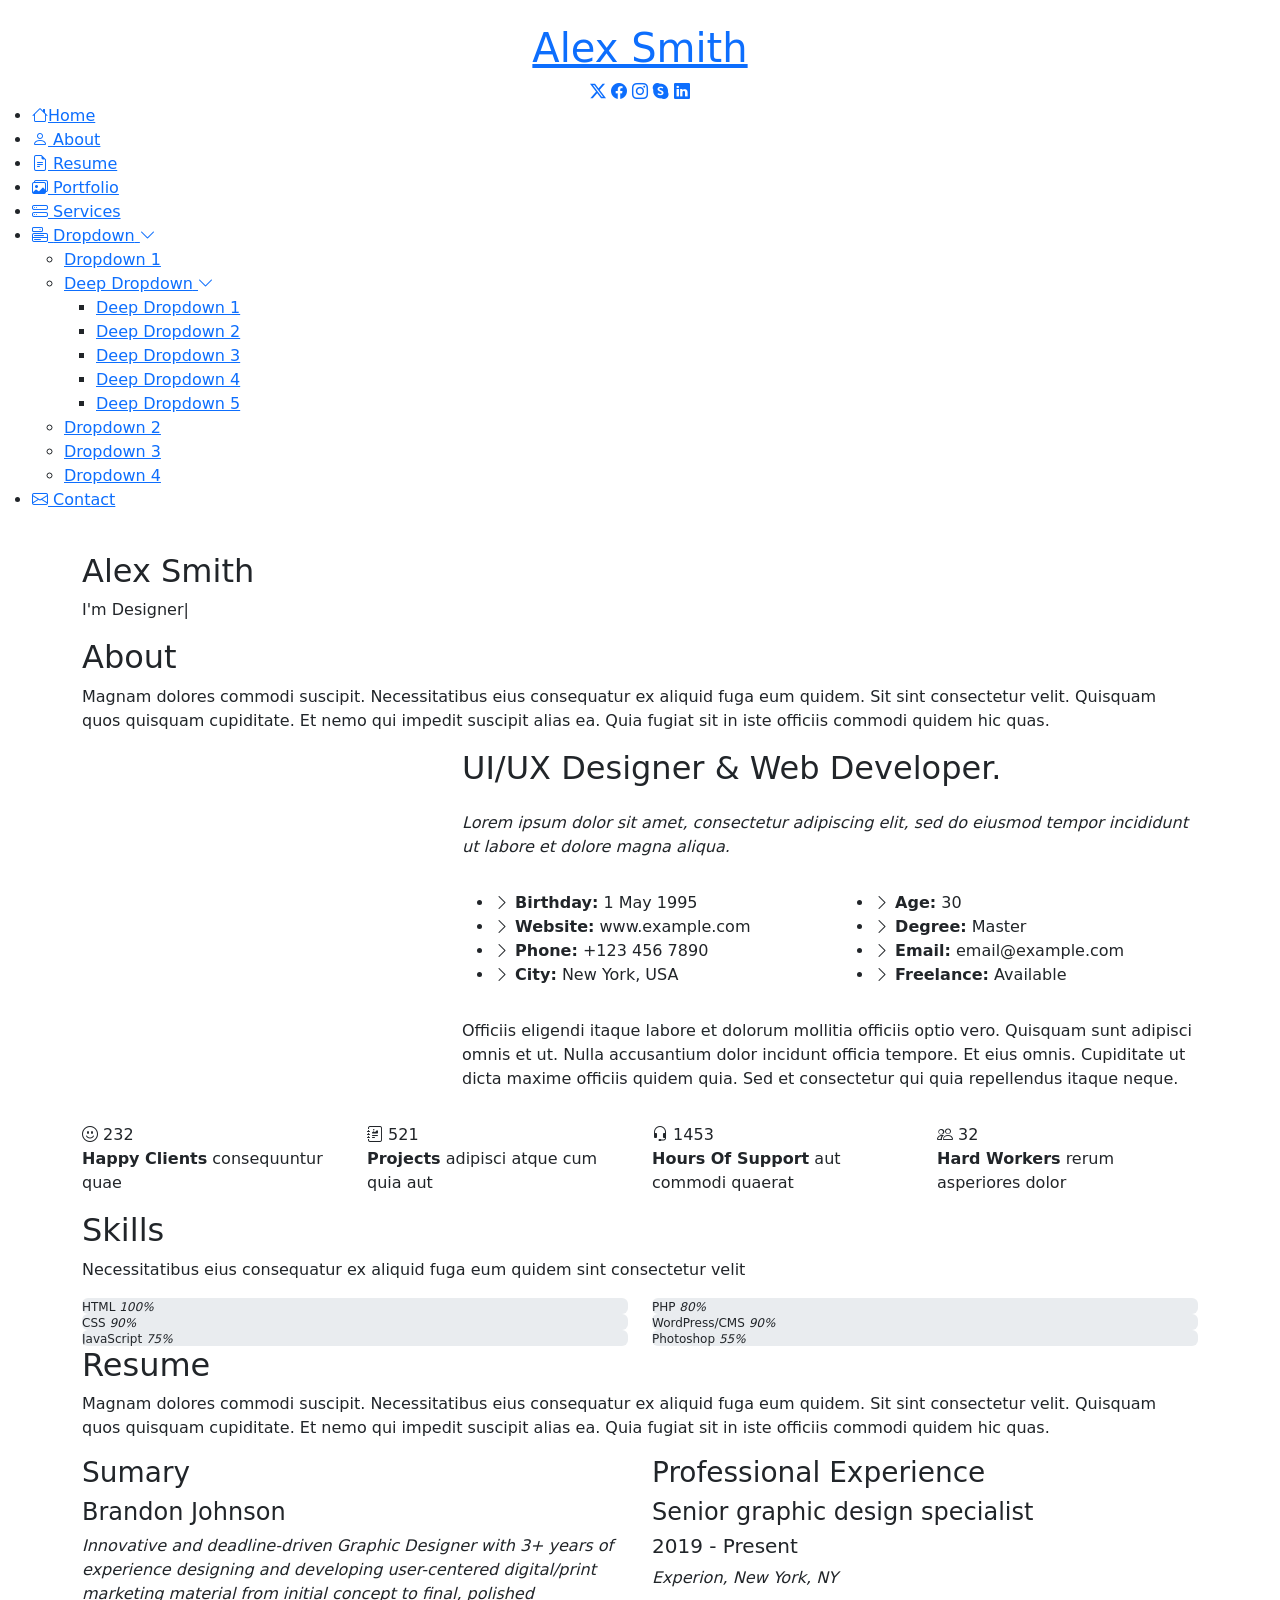
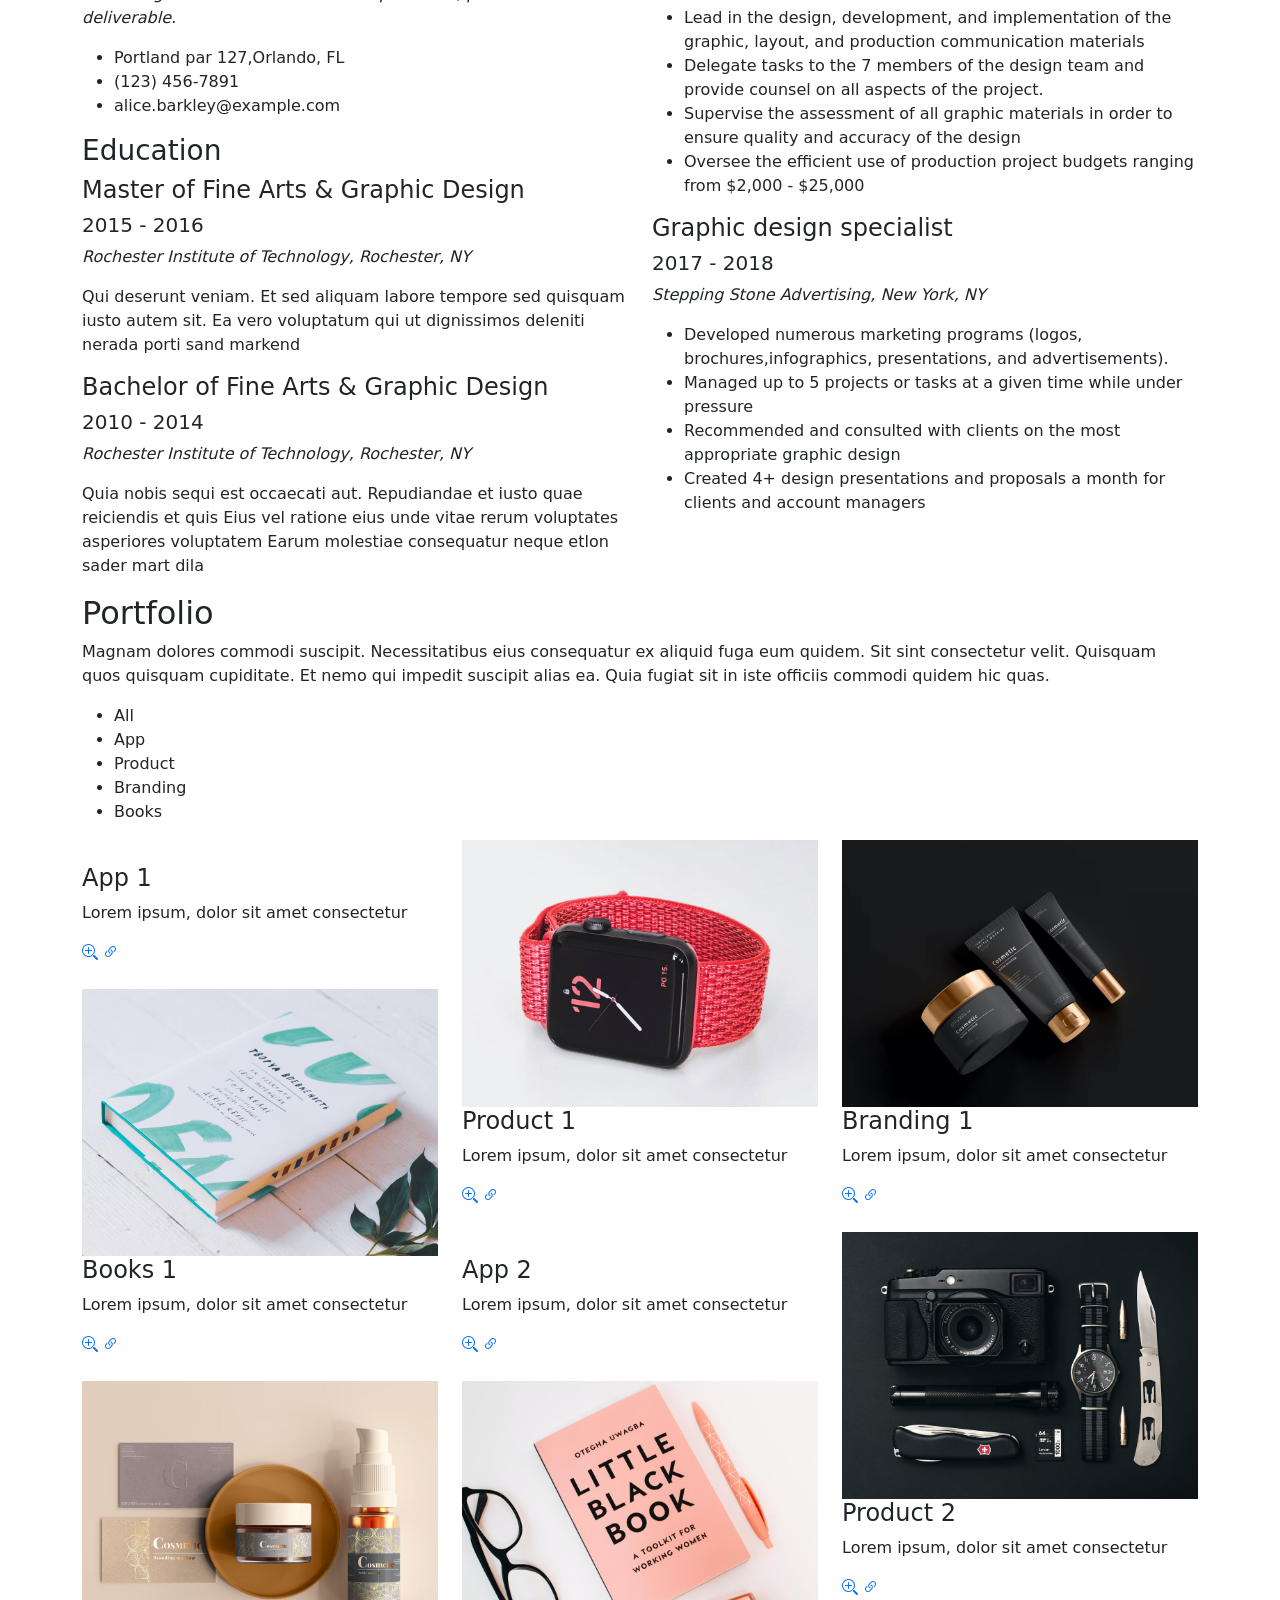
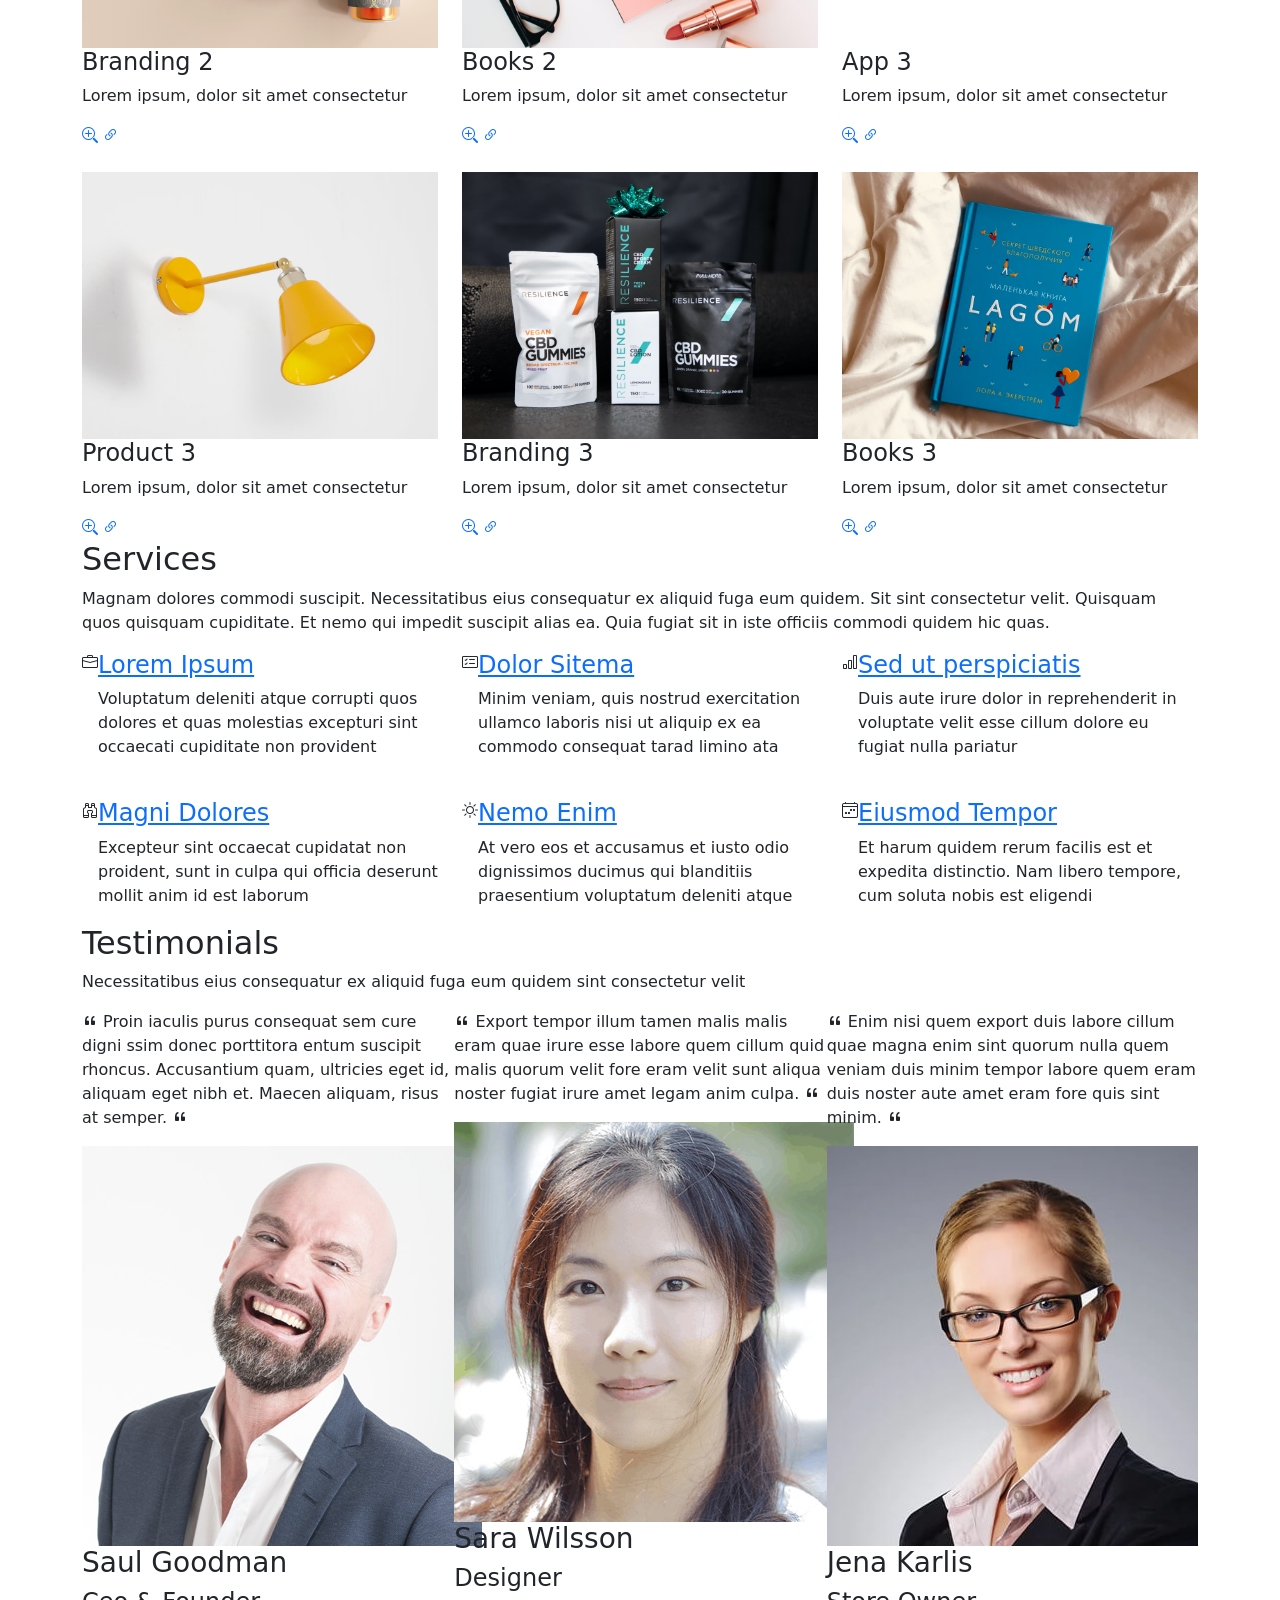
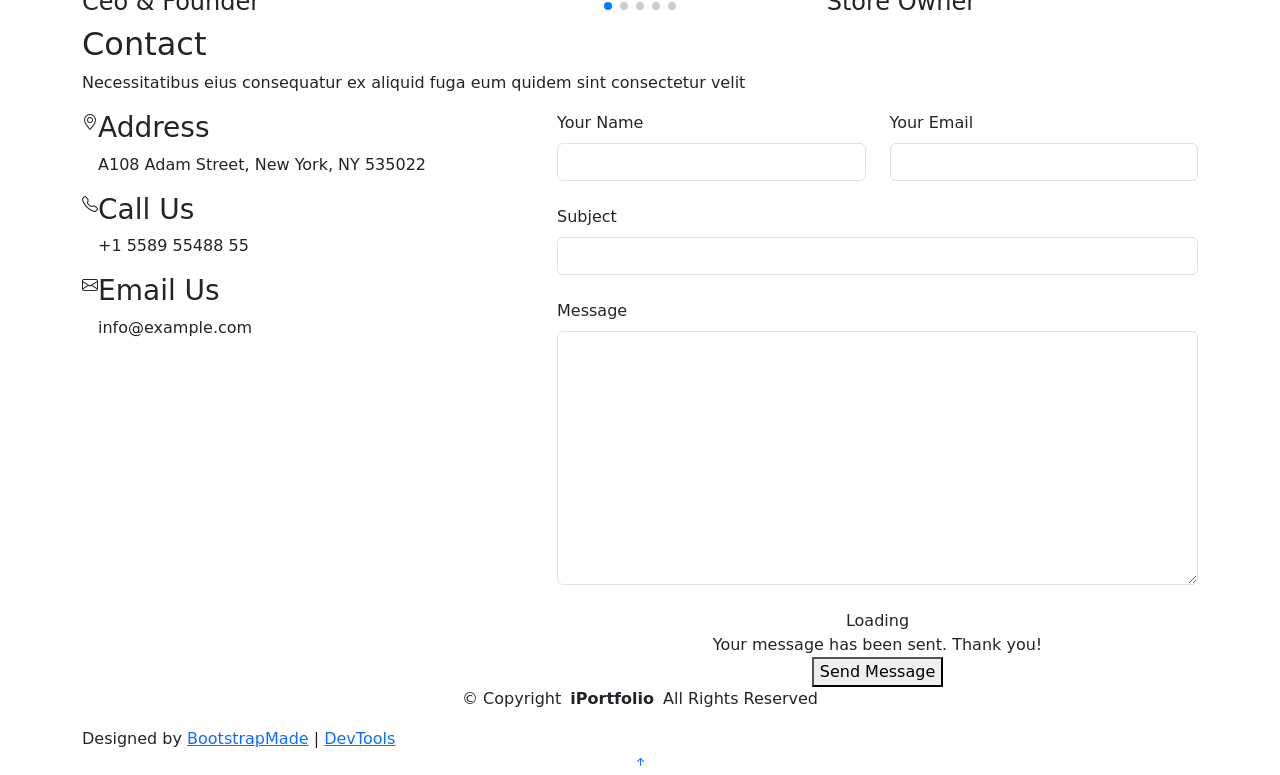
==== index.html @ 1f66288f "Enviando o repositorio inicial" ====
<!DOCTYPE html>
<html lang="en">

<head>
  <meta charset="utf-8">
  <meta content="width=device-width, initial-scale=1.0" name="viewport">
  <title>Index - iPortfolio Bootstrap Template</title>
  <meta content="" name="description">
  <meta content="" name="keywords">

  <!-- Favicons -->
  <link href="assets/img/favicon.png" rel="icon">
  <link href="assets/img/apple-touch-icon.png" rel="apple-touch-icon">

  <!-- Fonts -->
  <link href="https://fonts.googleapis.com" rel="preconnect">
  <link href="https://fonts.gstatic.com" rel="preconnect" crossorigin>
  <link href="https://fonts.googleapis.com/css2?family=Roboto:ital,wght@0,100;0,300;0,400;0,500;0,700;0,900;1,100;1,300;1,400;1,500;1,700;1,900&family=Poppins:ital,wght@0,100;0,200;0,300;0,400;0,500;0,600;0,700;0,800;0,900;1,100;1,200;1,300;1,400;1,500;1,600;1,700;1,800;1,900&family=Raleway:ital,wght@0,100;0,200;0,300;0,400;0,500;0,600;0,700;0,800;0,900;1,100;1,200;1,300;1,400;1,500;1,600;1,700;1,800;1,900&display=swap" rel="stylesheet">

  <!-- Vendor CSS Files -->
  <link href="assets/vendor/bootstrap/css/bootstrap.min.css" rel="stylesheet">
  <link href="assets/vendor/bootstrap-icons/bootstrap-icons.css" rel="stylesheet">
  <link href="assets/vendor/aos/aos.css" rel="stylesheet">
  <link href="assets/vendor/glightbox/css/glightbox.min.css" rel="stylesheet">
  <link href="assets/vendor/swiper/swiper-bundle.min.css" rel="stylesheet">

  <!-- Main CSS File -->
  <link href="assets/css/main.css" rel="stylesheet">

  <!-- =======================================================
  * Template Name: iPortfolio
  * Template URL: https://bootstrapmade.com/iportfolio-bootstrap-portfolio-websites-template/
  * Updated: Jun 29 2024 with Bootstrap v5.3.3
  * Author: BootstrapMade.com
  * License: https://bootstrapmade.com/license/
  ======================================================== -->
</head>

<body class="index-page">

  <header id="header" class="header dark-background d-flex flex-column">
    <i class="header-toggle d-xl-none bi bi-list"></i>

    <div class="profile-img">
      <img src="assets/img/my-profile-img.jpg" alt="" class="img-fluid rounded-circle">
    </div>

    <a href="index.html" class="logo d-flex align-items-center justify-content-center">
      <!-- Uncomment the line below if you also wish to use an image logo -->
      <!-- <img src="assets/img/logo.png" alt=""> -->
      <h1 class="sitename">Alex Smith</h1>
    </a>

    <div class="social-links text-center">
      <a href="#" class="twitter"><i class="bi bi-twitter-x"></i></a>
      <a href="#" class="facebook"><i class="bi bi-facebook"></i></a>
      <a href="#" class="instagram"><i class="bi bi-instagram"></i></a>
      <a href="#" class="google-plus"><i class="bi bi-skype"></i></a>
      <a href="#" class="linkedin"><i class="bi bi-linkedin"></i></a>
    </div>

    <nav id="navmenu" class="navmenu">
      <ul>
        <li><a href="#hero" class="active"><i class="bi bi-house navicon"></i>Home</a></li>
        <li><a href="#about"><i class="bi bi-person navicon"></i> About</a></li>
        <li><a href="#resume"><i class="bi bi-file-earmark-text navicon"></i> Resume</a></li>
        <li><a href="#portfolio"><i class="bi bi-images navicon"></i> Portfolio</a></li>
        <li><a href="#services"><i class="bi bi-hdd-stack navicon"></i> Services</a></li>
        <li class="dropdown"><a href="#"><i class="bi bi-menu-button navicon"></i> <span>Dropdown</span> <i class="bi bi-chevron-down toggle-dropdown"></i></a>
          <ul>
            <li><a href="#">Dropdown 1</a></li>
            <li class="dropdown"><a href="#"><span>Deep Dropdown</span> <i class="bi bi-chevron-down toggle-dropdown"></i></a>
              <ul>
                <li><a href="#">Deep Dropdown 1</a></li>
                <li><a href="#">Deep Dropdown 2</a></li>
                <li><a href="#">Deep Dropdown 3</a></li>
                <li><a href="#">Deep Dropdown 4</a></li>
                <li><a href="#">Deep Dropdown 5</a></li>
              </ul>
            </li>
            <li><a href="#">Dropdown 2</a></li>
            <li><a href="#">Dropdown 3</a></li>
            <li><a href="#">Dropdown 4</a></li>
          </ul>
        </li>
        <li><a href="#contact"><i class="bi bi-envelope navicon"></i> Contact</a></li>
      </ul>
    </nav>

  </header>

  <main class="main">

    <!-- Hero Section -->
    <section id="hero" class="hero section dark-background">

      <img src="assets/img/hero-bg.jpg" alt="" data-aos="fade-in" class="">

      <div class="container" data-aos="fade-up" data-aos-delay="100">
        <h2>Alex Smith</h2>
        <p>I'm <span class="typed" data-typed-items="Designer, Developer, Freelancer, Photographer">Designer</span><span class="typed-cursor typed-cursor--blink" aria-hidden="true"></span><span class="typed-cursor typed-cursor--blink" aria-hidden="true"></span></p>
      </div>

    </section><!-- /Hero Section -->

    <!-- About Section -->
    <section id="about" class="about section">

      <!-- Section Title -->
      <div class="container section-title" data-aos="fade-up">
        <h2>About</h2>
        <p>Magnam dolores commodi suscipit. Necessitatibus eius consequatur ex aliquid fuga eum quidem. Sit sint consectetur velit. Quisquam quos quisquam cupiditate. Et nemo qui impedit suscipit alias ea. Quia fugiat sit in iste officiis commodi quidem hic quas.</p>
      </div><!-- End Section Title -->

      <div class="container" data-aos="fade-up" data-aos-delay="100">

        <div class="row gy-4 justify-content-center">
          <div class="col-lg-4">
            <img src="assets/img/my-profile-img.jpg" class="img-fluid" alt="">
          </div>
          <div class="col-lg-8 content">
            <h2>UI/UX Designer &amp; Web Developer.</h2>
            <p class="fst-italic py-3">
              Lorem ipsum dolor sit amet, consectetur adipiscing elit, sed do eiusmod tempor incididunt ut labore et dolore
              magna aliqua.
            </p>
            <div class="row">
              <div class="col-lg-6">
                <ul>
                  <li><i class="bi bi-chevron-right"></i> <strong>Birthday:</strong> <span>1 May 1995</span></li>
                  <li><i class="bi bi-chevron-right"></i> <strong>Website:</strong> <span>www.example.com</span></li>
                  <li><i class="bi bi-chevron-right"></i> <strong>Phone:</strong> <span>+123 456 7890</span></li>
                  <li><i class="bi bi-chevron-right"></i> <strong>City:</strong> <span>New York, USA</span></li>
                </ul>
              </div>
              <div class="col-lg-6">
                <ul>
                  <li><i class="bi bi-chevron-right"></i> <strong>Age:</strong> <span>30</span></li>
                  <li><i class="bi bi-chevron-right"></i> <strong>Degree:</strong> <span>Master</span></li>
                  <li><i class="bi bi-chevron-right"></i> <strong>Email:</strong> <span>email@example.com</span></li>
                  <li><i class="bi bi-chevron-right"></i> <strong>Freelance:</strong> <span>Available</span></li>
                </ul>
              </div>
            </div>
            <p class="py-3">
              Officiis eligendi itaque labore et dolorum mollitia officiis optio vero. Quisquam sunt adipisci omnis et ut. Nulla accusantium dolor incidunt officia tempore. Et eius omnis.
              Cupiditate ut dicta maxime officiis quidem quia. Sed et consectetur qui quia repellendus itaque neque.
            </p>
          </div>
        </div>

      </div>

    </section><!-- /About Section -->

    <!-- Stats Section -->
    <section id="stats" class="stats section">

      <div class="container" data-aos="fade-up" data-aos-delay="100">

        <div class="row gy-4">

          <div class="col-lg-3 col-md-6">
            <div class="stats-item">
              <i class="bi bi-emoji-smile"></i>
              <span data-purecounter-start="0" data-purecounter-end="232" data-purecounter-duration="1" class="purecounter"></span>
              <p><strong>Happy Clients</strong> <span>consequuntur quae</span></p>
            </div>
          </div><!-- End Stats Item -->

          <div class="col-lg-3 col-md-6">
            <div class="stats-item">
              <i class="bi bi-journal-richtext"></i>
              <span data-purecounter-start="0" data-purecounter-end="521" data-purecounter-duration="1" class="purecounter"></span>
              <p><strong>Projects</strong> <span>adipisci atque cum quia aut</span></p>
            </div>
          </div><!-- End Stats Item -->

          <div class="col-lg-3 col-md-6">
            <div class="stats-item">
              <i class="bi bi-headset"></i>
              <span data-purecounter-start="0" data-purecounter-end="1453" data-purecounter-duration="1" class="purecounter"></span>
              <p><strong>Hours Of Support</strong> <span>aut commodi quaerat</span></p>
            </div>
          </div><!-- End Stats Item -->

          <div class="col-lg-3 col-md-6">
            <div class="stats-item">
              <i class="bi bi-people"></i>
              <span data-purecounter-start="0" data-purecounter-end="32" data-purecounter-duration="1" class="purecounter"></span>
              <p><strong>Hard Workers</strong> <span>rerum asperiores dolor</span></p>
            </div>
          </div><!-- End Stats Item -->

        </div>

      </div>

    </section><!-- /Stats Section -->

    <!-- Skills Section -->
    <section id="skills" class="skills section light-background">

      <!-- Section Title -->
      <div class="container section-title" data-aos="fade-up">
        <h2>Skills</h2>
        <p>Necessitatibus eius consequatur ex aliquid fuga eum quidem sint consectetur velit</p>
      </div><!-- End Section Title -->

      <div class="container" data-aos="fade-up" data-aos-delay="100">

        <div class="row skills-content skills-animation">

          <div class="col-lg-6">

            <div class="progress">
              <span class="skill"><span>HTML</span> <i class="val">100%</i></span>
              <div class="progress-bar-wrap">
                <div class="progress-bar" role="progressbar" aria-valuenow="100" aria-valuemin="0" aria-valuemax="100"></div>
              </div>
            </div><!-- End Skills Item -->

            <div class="progress">
              <span class="skill"><span>CSS</span> <i class="val">90%</i></span>
              <div class="progress-bar-wrap">
                <div class="progress-bar" role="progressbar" aria-valuenow="90" aria-valuemin="0" aria-valuemax="100"></div>
              </div>
            </div><!-- End Skills Item -->

            <div class="progress">
              <span class="skill"><span>JavaScript</span> <i class="val">75%</i></span>
              <div class="progress-bar-wrap">
                <div class="progress-bar" role="progressbar" aria-valuenow="75" aria-valuemin="0" aria-valuemax="100"></div>
              </div>
            </div><!-- End Skills Item -->

          </div>

          <div class="col-lg-6">

            <div class="progress">
              <span class="skill"><span>PHP</span> <i class="val">80%</i></span>
              <div class="progress-bar-wrap">
                <div class="progress-bar" role="progressbar" aria-valuenow="80" aria-valuemin="0" aria-valuemax="100"></div>
              </div>
            </div><!-- End Skills Item -->

            <div class="progress">
              <span class="skill"><span>WordPress/CMS</span> <i class="val">90%</i></span>
              <div class="progress-bar-wrap">
                <div class="progress-bar" role="progressbar" aria-valuenow="90" aria-valuemin="0" aria-valuemax="100"></div>
              </div>
            </div><!-- End Skills Item -->

            <div class="progress">
              <span class="skill"><span>Photoshop</span> <i class="val">55%</i></span>
              <div class="progress-bar-wrap">
                <div class="progress-bar" role="progressbar" aria-valuenow="55" aria-valuemin="0" aria-valuemax="100"></div>
              </div>
            </div><!-- End Skills Item -->

          </div>

        </div>

      </div>

    </section><!-- /Skills Section -->

    <!-- Resume Section -->
    <section id="resume" class="resume section">

      <!-- Section Title -->
      <div class="container section-title" data-aos="fade-up">
        <h2>Resume</h2>
        <p>Magnam dolores commodi suscipit. Necessitatibus eius consequatur ex aliquid fuga eum quidem. Sit sint consectetur velit. Quisquam quos quisquam cupiditate. Et nemo qui impedit suscipit alias ea. Quia fugiat sit in iste officiis commodi quidem hic quas.</p>
      </div><!-- End Section Title -->

      <div class="container">

        <div class="row">

          <div class="col-lg-6" data-aos="fade-up" data-aos-delay="100">
            <h3 class="resume-title">Sumary</h3>

            <div class="resume-item pb-0">
              <h4>Brandon Johnson</h4>
              <p><em>Innovative and deadline-driven Graphic Designer with 3+ years of experience designing and developing user-centered digital/print marketing material from initial concept to final, polished deliverable.</em></p>
              <ul>
                <li>Portland par 127,Orlando, FL</li>
                <li>(123) 456-7891</li>
                <li>alice.barkley@example.com</li>
              </ul>
            </div><!-- Edn Resume Item -->

            <h3 class="resume-title">Education</h3>
            <div class="resume-item">
              <h4>Master of Fine Arts &amp; Graphic Design</h4>
              <h5>2015 - 2016</h5>
              <p><em>Rochester Institute of Technology, Rochester, NY</em></p>
              <p>Qui deserunt veniam. Et sed aliquam labore tempore sed quisquam iusto autem sit. Ea vero voluptatum qui ut dignissimos deleniti nerada porti sand markend</p>
            </div><!-- Edn Resume Item -->

            <div class="resume-item">
              <h4>Bachelor of Fine Arts &amp; Graphic Design</h4>
              <h5>2010 - 2014</h5>
              <p><em>Rochester Institute of Technology, Rochester, NY</em></p>
              <p>Quia nobis sequi est occaecati aut. Repudiandae et iusto quae reiciendis et quis Eius vel ratione eius unde vitae rerum voluptates asperiores voluptatem Earum molestiae consequatur neque etlon sader mart dila</p>
            </div><!-- Edn Resume Item -->

          </div>

          <div class="col-lg-6" data-aos="fade-up" data-aos-delay="200">
            <h3 class="resume-title">Professional Experience</h3>
            <div class="resume-item">
              <h4>Senior graphic design specialist</h4>
              <h5>2019 - Present</h5>
              <p><em>Experion, New York, NY </em></p>
              <ul>
                <li>Lead in the design, development, and implementation of the graphic, layout, and production communication materials</li>
                <li>Delegate tasks to the 7 members of the design team and provide counsel on all aspects of the project. </li>
                <li>Supervise the assessment of all graphic materials in order to ensure quality and accuracy of the design</li>
                <li>Oversee the efficient use of production project budgets ranging from $2,000 - $25,000</li>
              </ul>
            </div><!-- Edn Resume Item -->

            <div class="resume-item">
              <h4>Graphic design specialist</h4>
              <h5>2017 - 2018</h5>
              <p><em>Stepping Stone Advertising, New York, NY</em></p>
              <ul>
                <li>Developed numerous marketing programs (logos, brochures,infographics, presentations, and advertisements).</li>
                <li>Managed up to 5 projects or tasks at a given time while under pressure</li>
                <li>Recommended and consulted with clients on the most appropriate graphic design</li>
                <li>Created 4+ design presentations and proposals a month for clients and account managers</li>
              </ul>
            </div><!-- Edn Resume Item -->

          </div>

        </div>

      </div>

    </section><!-- /Resume Section -->

    <!-- Portfolio Section -->
    <section id="portfolio" class="portfolio section light-background">

      <!-- Section Title -->
      <div class="container section-title" data-aos="fade-up">
        <h2>Portfolio</h2>
        <p>Magnam dolores commodi suscipit. Necessitatibus eius consequatur ex aliquid fuga eum quidem. Sit sint consectetur velit. Quisquam quos quisquam cupiditate. Et nemo qui impedit suscipit alias ea. Quia fugiat sit in iste officiis commodi quidem hic quas.</p>
      </div><!-- End Section Title -->

      <div class="container">

        <div class="isotope-layout" data-default-filter="*" data-layout="masonry" data-sort="original-order">

          <ul class="portfolio-filters isotope-filters" data-aos="fade-up" data-aos-delay="100">
            <li data-filter="*" class="filter-active">All</li>
            <li data-filter=".filter-app">App</li>
            <li data-filter=".filter-product">Product</li>
            <li data-filter=".filter-branding">Branding</li>
            <li data-filter=".filter-books">Books</li>
          </ul><!-- End Portfolio Filters -->

          <div class="row gy-4 isotope-container" data-aos="fade-up" data-aos-delay="200">

            <div class="col-lg-4 col-md-6 portfolio-item isotope-item filter-app">
              <div class="portfolio-content h-100">
                <img src="assets/img/portfolio/app-1.jpg" class="img-fluid" alt="">
                <div class="portfolio-info">
                  <h4>App 1</h4>
                  <p>Lorem ipsum, dolor sit amet consectetur</p>
                  <a href="assets/img/portfolio/app-1.jpg" title="App 1" data-gallery="portfolio-gallery-app" class="glightbox preview-link"><i class="bi bi-zoom-in"></i></a>
                  <a href="portfolio-details.html" title="More Details" class="details-link"><i class="bi bi-link-45deg"></i></a>
                </div>
              </div>
            </div><!-- End Portfolio Item -->

            <div class="col-lg-4 col-md-6 portfolio-item isotope-item filter-product">
              <div class="portfolio-content h-100">
                <img src="assets/img/portfolio/product-1.jpg" class="img-fluid" alt="">
                <div class="portfolio-info">
                  <h4>Product 1</h4>
                  <p>Lorem ipsum, dolor sit amet consectetur</p>
                  <a href="assets/img/portfolio/product-1.jpg" title="Product 1" data-gallery="portfolio-gallery-product" class="glightbox preview-link"><i class="bi bi-zoom-in"></i></a>
                  <a href="portfolio-details.html" title="More Details" class="details-link"><i class="bi bi-link-45deg"></i></a>
                </div>
              </div>
            </div><!-- End Portfolio Item -->

            <div class="col-lg-4 col-md-6 portfolio-item isotope-item filter-branding">
              <div class="portfolio-content h-100">
                <img src="assets/img/portfolio/branding-1.jpg" class="img-fluid" alt="">
                <div class="portfolio-info">
                  <h4>Branding 1</h4>
                  <p>Lorem ipsum, dolor sit amet consectetur</p>
                  <a href="assets/img/portfolio/branding-1.jpg" title="Branding 1" data-gallery="portfolio-gallery-branding" class="glightbox preview-link"><i class="bi bi-zoom-in"></i></a>
                  <a href="portfolio-details.html" title="More Details" class="details-link"><i class="bi bi-link-45deg"></i></a>
                </div>
              </div>
            </div><!-- End Portfolio Item -->

            <div class="col-lg-4 col-md-6 portfolio-item isotope-item filter-books">
              <div class="portfolio-content h-100">
                <img src="assets/img/portfolio/books-1.jpg" class="img-fluid" alt="">
                <div class="portfolio-info">
                  <h4>Books 1</h4>
                  <p>Lorem ipsum, dolor sit amet consectetur</p>
                  <a href="assets/img/portfolio/books-1.jpg" title="Branding 1" data-gallery="portfolio-gallery-book" class="glightbox preview-link"><i class="bi bi-zoom-in"></i></a>
                  <a href="portfolio-details.html" title="More Details" class="details-link"><i class="bi bi-link-45deg"></i></a>
                </div>
              </div>
            </div><!-- End Portfolio Item -->

            <div class="col-lg-4 col-md-6 portfolio-item isotope-item filter-app">
              <div class="portfolio-content h-100">
                <img src="assets/img/portfolio/app-2.jpg" class="img-fluid" alt="">
                <div class="portfolio-info">
                  <h4>App 2</h4>
                  <p>Lorem ipsum, dolor sit amet consectetur</p>
                  <a href="assets/img/portfolio/app-2.jpg" title="App 2" data-gallery="portfolio-gallery-app" class="glightbox preview-link"><i class="bi bi-zoom-in"></i></a>
                  <a href="portfolio-details.html" title="More Details" class="details-link"><i class="bi bi-link-45deg"></i></a>
                </div>
              </div>
            </div><!-- End Portfolio Item -->

            <div class="col-lg-4 col-md-6 portfolio-item isotope-item filter-product">
              <div class="portfolio-content h-100">
                <img src="assets/img/portfolio/product-2.jpg" class="img-fluid" alt="">
                <div class="portfolio-info">
                  <h4>Product 2</h4>
                  <p>Lorem ipsum, dolor sit amet consectetur</p>
                  <a href="assets/img/portfolio/product-2.jpg" title="Product 2" data-gallery="portfolio-gallery-product" class="glightbox preview-link"><i class="bi bi-zoom-in"></i></a>
                  <a href="portfolio-details.html" title="More Details" class="details-link"><i class="bi bi-link-45deg"></i></a>
                </div>
              </div>
            </div><!-- End Portfolio Item -->

            <div class="col-lg-4 col-md-6 portfolio-item isotope-item filter-branding">
              <div class="portfolio-content h-100">
                <img src="assets/img/portfolio/branding-2.jpg" class="img-fluid" alt="">
                <div class="portfolio-info">
                  <h4>Branding 2</h4>
                  <p>Lorem ipsum, dolor sit amet consectetur</p>
                  <a href="assets/img/portfolio/branding-2.jpg" title="Branding 2" data-gallery="portfolio-gallery-branding" class="glightbox preview-link"><i class="bi bi-zoom-in"></i></a>
                  <a href="portfolio-details.html" title="More Details" class="details-link"><i class="bi bi-link-45deg"></i></a>
                </div>
              </div>
            </div><!-- End Portfolio Item -->

            <div class="col-lg-4 col-md-6 portfolio-item isotope-item filter-books">
              <div class="portfolio-content h-100">
                <img src="assets/img/portfolio/books-2.jpg" class="img-fluid" alt="">
                <div class="portfolio-info">
                  <h4>Books 2</h4>
                  <p>Lorem ipsum, dolor sit amet consectetur</p>
                  <a href="assets/img/portfolio/books-2.jpg" title="Branding 2" data-gallery="portfolio-gallery-book" class="glightbox preview-link"><i class="bi bi-zoom-in"></i></a>
                  <a href="portfolio-details.html" title="More Details" class="details-link"><i class="bi bi-link-45deg"></i></a>
                </div>
              </div>
            </div><!-- End Portfolio Item -->

            <div class="col-lg-4 col-md-6 portfolio-item isotope-item filter-app">
              <div class="portfolio-content h-100">
                <img src="assets/img/portfolio/app-3.jpg" class="img-fluid" alt="">
                <div class="portfolio-info">
                  <h4>App 3</h4>
                  <p>Lorem ipsum, dolor sit amet consectetur</p>
                  <a href="assets/img/portfolio/app-3.jpg" title="App 3" data-gallery="portfolio-gallery-app" class="glightbox preview-link"><i class="bi bi-zoom-in"></i></a>
                  <a href="portfolio-details.html" title="More Details" class="details-link"><i class="bi bi-link-45deg"></i></a>
                </div>
              </div>
            </div><!-- End Portfolio Item -->

            <div class="col-lg-4 col-md-6 portfolio-item isotope-item filter-product">
              <div class="portfolio-content h-100">
                <img src="assets/img/portfolio/product-3.jpg" class="img-fluid" alt="">
                <div class="portfolio-info">
                  <h4>Product 3</h4>
                  <p>Lorem ipsum, dolor sit amet consectetur</p>
                  <a href="assets/img/portfolio/product-3.jpg" title="Product 3" data-gallery="portfolio-gallery-product" class="glightbox preview-link"><i class="bi bi-zoom-in"></i></a>
                  <a href="portfolio-details.html" title="More Details" class="details-link"><i class="bi bi-link-45deg"></i></a>
                </div>
              </div>
            </div><!-- End Portfolio Item -->

            <div class="col-lg-4 col-md-6 portfolio-item isotope-item filter-branding">
              <div class="portfolio-content h-100">
                <img src="assets/img/portfolio/branding-3.jpg" class="img-fluid" alt="">
                <div class="portfolio-info">
                  <h4>Branding 3</h4>
                  <p>Lorem ipsum, dolor sit amet consectetur</p>
                  <a href="assets/img/portfolio/branding-3.jpg" title="Branding 2" data-gallery="portfolio-gallery-branding" class="glightbox preview-link"><i class="bi bi-zoom-in"></i></a>
                  <a href="portfolio-details.html" title="More Details" class="details-link"><i class="bi bi-link-45deg"></i></a>
                </div>
              </div>
            </div><!-- End Portfolio Item -->

            <div class="col-lg-4 col-md-6 portfolio-item isotope-item filter-books">
              <div class="portfolio-content h-100">
                <img src="assets/img/portfolio/books-3.jpg" class="img-fluid" alt="">
                <div class="portfolio-info">
                  <h4>Books 3</h4>
                  <p>Lorem ipsum, dolor sit amet consectetur</p>
                  <a href="assets/img/portfolio/books-3.jpg" title="Branding 3" data-gallery="portfolio-gallery-book" class="glightbox preview-link"><i class="bi bi-zoom-in"></i></a>
                  <a href="portfolio-details.html" title="More Details" class="details-link"><i class="bi bi-link-45deg"></i></a>
                </div>
              </div>
            </div><!-- End Portfolio Item -->

          </div><!-- End Portfolio Container -->

        </div>

      </div>

    </section><!-- /Portfolio Section -->

    <!-- Services Section -->
    <section id="services" class="services section">

      <!-- Section Title -->
      <div class="container section-title" data-aos="fade-up">
        <h2>Services</h2>
        <p>Magnam dolores commodi suscipit. Necessitatibus eius consequatur ex aliquid fuga eum quidem. Sit sint consectetur velit. Quisquam quos quisquam cupiditate. Et nemo qui impedit suscipit alias ea. Quia fugiat sit in iste officiis commodi quidem hic quas.</p>
      </div><!-- End Section Title -->

      <div class="container">

        <div class="row gy-4">

          <div class="col-lg-4 col-md-6 service-item d-flex" data-aos="fade-up" data-aos-delay="100">
            <div class="icon flex-shrink-0"><i class="bi bi-briefcase"></i></div>
            <div>
              <h4 class="title"><a href="service-details.html" class="stretched-link">Lorem Ipsum</a></h4>
              <p class="description">Voluptatum deleniti atque corrupti quos dolores et quas molestias excepturi sint occaecati cupiditate non provident</p>
            </div>
          </div>
          <!-- End Service Item -->

          <div class="col-lg-4 col-md-6 service-item d-flex" data-aos="fade-up" data-aos-delay="200">
            <div class="icon flex-shrink-0"><i class="bi bi-card-checklist"></i></div>
            <div>
              <h4 class="title"><a href="service-details.html" class="stretched-link">Dolor Sitema</a></h4>
              <p class="description">Minim veniam, quis nostrud exercitation ullamco laboris nisi ut aliquip ex ea commodo consequat tarad limino ata</p>
            </div>
          </div><!-- End Service Item -->

          <div class="col-lg-4 col-md-6 service-item d-flex" data-aos="fade-up" data-aos-delay="300">
            <div class="icon flex-shrink-0"><i class="bi bi-bar-chart"></i></div>
            <div>
              <h4 class="title"><a href="service-details.html" class="stretched-link">Sed ut perspiciatis</a></h4>
              <p class="description">Duis aute irure dolor in reprehenderit in voluptate velit esse cillum dolore eu fugiat nulla pariatur</p>
            </div>
          </div><!-- End Service Item -->

          <div class="col-lg-4 col-md-6 service-item d-flex" data-aos="fade-up" data-aos-delay="400">
            <div class="icon flex-shrink-0"><i class="bi bi-binoculars"></i></div>
            <div>
              <h4 class="title"><a href="service-details.html" class="stretched-link">Magni Dolores</a></h4>
              <p class="description">Excepteur sint occaecat cupidatat non proident, sunt in culpa qui officia deserunt mollit anim id est laborum</p>
            </div>
          </div><!-- End Service Item -->

          <div class="col-lg-4 col-md-6 service-item d-flex" data-aos="fade-up" data-aos-delay="500">
            <div class="icon flex-shrink-0"><i class="bi bi-brightness-high"></i></div>
            <div>
              <h4 class="title"><a href="service-details.html" class="stretched-link">Nemo Enim</a></h4>
              <p class="description">At vero eos et accusamus et iusto odio dignissimos ducimus qui blanditiis praesentium voluptatum deleniti atque</p>
            </div>
          </div><!-- End Service Item -->

          <div class="col-lg-4 col-md-6 service-item d-flex" data-aos="fade-up" data-aos-delay="600">
            <div class="icon flex-shrink-0"><i class="bi bi-calendar4-week"></i></div>
            <div>
              <h4 class="title"><a href="service-details.html" class="stretched-link">Eiusmod Tempor</a></h4>
              <p class="description">Et harum quidem rerum facilis est et expedita distinctio. Nam libero tempore, cum soluta nobis est eligendi</p>
            </div>
          </div><!-- End Service Item -->

        </div>

      </div>

    </section><!-- /Services Section -->

    <!-- Testimonials Section -->
    <section id="testimonials" class="testimonials section light-background">

      <!-- Section Title -->
      <div class="container section-title" data-aos="fade-up">
        <h2>Testimonials</h2>
        <p>Necessitatibus eius consequatur ex aliquid fuga eum quidem sint consectetur velit</p>
      </div><!-- End Section Title -->

      <div class="container" data-aos="fade-up" data-aos-delay="100">

        <div class="swiper init-swiper">
          <script type="application/json" class="swiper-config">
            {
              "loop": true,
              "speed": 600,
              "autoplay": {
                "delay": 5000
              },
              "slidesPerView": "auto",
              "pagination": {
                "el": ".swiper-pagination",
                "type": "bullets",
                "clickable": true
              },
              "breakpoints": {
                "320": {
                  "slidesPerView": 1,
                  "spaceBetween": 40
                },
                "1200": {
                  "slidesPerView": 3,
                  "spaceBetween": 1
                }
              }
            }
          </script>
          <div class="swiper-wrapper">

            <div class="swiper-slide">
              <div class="testimonial-item">
                <p>
                  <i class="bi bi-quote quote-icon-left"></i>
                  <span>Proin iaculis purus consequat sem cure digni ssim donec porttitora entum suscipit rhoncus. Accusantium quam, ultricies eget id, aliquam eget nibh et. Maecen aliquam, risus at semper.</span>
                  <i class="bi bi-quote quote-icon-right"></i>
                </p>
                <img src="assets/img/testimonials/testimonials-1.jpg" class="testimonial-img" alt="">
                <h3>Saul Goodman</h3>
                <h4>Ceo &amp; Founder</h4>
              </div>
            </div><!-- End testimonial item -->

            <div class="swiper-slide">
              <div class="testimonial-item">
                <p>
                  <i class="bi bi-quote quote-icon-left"></i>
                  <span>Export tempor illum tamen malis malis eram quae irure esse labore quem cillum quid malis quorum velit fore eram velit sunt aliqua noster fugiat irure amet legam anim culpa.</span>
                  <i class="bi bi-quote quote-icon-right"></i>
                </p>
                <img src="assets/img/testimonials/testimonials-2.jpg" class="testimonial-img" alt="">
                <h3>Sara Wilsson</h3>
                <h4>Designer</h4>
              </div>
            </div><!-- End testimonial item -->

            <div class="swiper-slide">
              <div class="testimonial-item">
                <p>
                  <i class="bi bi-quote quote-icon-left"></i>
                  <span>Enim nisi quem export duis labore cillum quae magna enim sint quorum nulla quem veniam duis minim tempor labore quem eram duis noster aute amet eram fore quis sint minim.</span>
                  <i class="bi bi-quote quote-icon-right"></i>
                </p>
                <img src="assets/img/testimonials/testimonials-3.jpg" class="testimonial-img" alt="">
                <h3>Jena Karlis</h3>
                <h4>Store Owner</h4>
              </div>
            </div><!-- End testimonial item -->

            <div class="swiper-slide">
              <div class="testimonial-item">
                <p>
                  <i class="bi bi-quote quote-icon-left"></i>
                  <span>Fugiat enim eram quae cillum dolore dolor amet nulla culpa multos export minim fugiat dolor enim duis veniam ipsum anim magna sunt elit fore quem dolore labore illum veniam.</span>
                  <i class="bi bi-quote quote-icon-right"></i>
                </p>
                <img src="assets/img/testimonials/testimonials-4.jpg" class="testimonial-img" alt="">
                <h3>Matt Brandon</h3>
                <h4>Freelancer</h4>
              </div>
            </div><!-- End testimonial item -->

            <div class="swiper-slide">
              <div class="testimonial-item">
                <p>
                  <i class="bi bi-quote quote-icon-left"></i>
                  <span>Quis quorum aliqua sint quem legam fore sunt eram irure aliqua veniam tempor noster veniam sunt culpa nulla illum cillum fugiat legam esse veniam culpa fore nisi cillum quid.</span>
                  <i class="bi bi-quote quote-icon-right"></i>
                </p>
                <img src="assets/img/testimonials/testimonials-5.jpg" class="testimonial-img" alt="">
                <h3>John Larson</h3>
                <h4>Entrepreneur</h4>
              </div>
            </div><!-- End testimonial item -->

          </div>
          <div class="swiper-pagination"></div>
        </div>

      </div>

    </section><!-- /Testimonials Section -->

    <!-- Contact Section -->
    <section id="contact" class="contact section">

      <!-- Section Title -->
      <div class="container section-title" data-aos="fade-up">
        <h2>Contact</h2>
        <p>Necessitatibus eius consequatur ex aliquid fuga eum quidem sint consectetur velit</p>
      </div><!-- End Section Title -->

      <div class="container" data-aos="fade-up" data-aos-delay="100">

        <div class="row gy-4">

          <div class="col-lg-5">

            <div class="info-wrap">
              <div class="info-item d-flex" data-aos="fade-up" data-aos-delay="200">
                <i class="bi bi-geo-alt flex-shrink-0"></i>
                <div>
                  <h3>Address</h3>
                  <p>A108 Adam Street, New York, NY 535022</p>
                </div>
              </div><!-- End Info Item -->

              <div class="info-item d-flex" data-aos="fade-up" data-aos-delay="300">
                <i class="bi bi-telephone flex-shrink-0"></i>
                <div>
                  <h3>Call Us</h3>
                  <p>+1 5589 55488 55</p>
                </div>
              </div><!-- End Info Item -->

              <div class="info-item d-flex" data-aos="fade-up" data-aos-delay="400">
                <i class="bi bi-envelope flex-shrink-0"></i>
                <div>
                  <h3>Email Us</h3>
                  <p>info@example.com</p>
                </div>
              </div><!-- End Info Item -->

              <iframe src="https://www.google.com/maps/embed?pb=!1m14!1m8!1m3!1d48389.78314118045!2d-74.006138!3d40.710059!3m2!1i1024!2i768!4f13.1!3m3!1m2!1s0x89c25a22a3bda30d%3A0xb89d1fe6bc499443!2sDowntown%20Conference%20Center!5e0!3m2!1sen!2sus!4v1676961268712!5m2!1sen!2sus" frameborder="0" style="border:0; width: 100%; height: 270px;" allowfullscreen="" loading="lazy" referrerpolicy="no-referrer-when-downgrade"></iframe>
            </div>
          </div>

          <div class="col-lg-7">
            <form action="forms/contact.php" method="post" class="php-email-form" data-aos="fade-up" data-aos-delay="200">
              <div class="row gy-4">

                <div class="col-md-6">
                  <label for="name-field" class="pb-2">Your Name</label>
                  <input type="text" name="name" id="name-field" class="form-control" required="">
                </div>

                <div class="col-md-6">
                  <label for="email-field" class="pb-2">Your Email</label>
                  <input type="email" class="form-control" name="email" id="email-field" required="">
                </div>

                <div class="col-md-12">
                  <label for="subject-field" class="pb-2">Subject</label>
                  <input type="text" class="form-control" name="subject" id="subject-field" required="">
                </div>

                <div class="col-md-12">
                  <label for="message-field" class="pb-2">Message</label>
                  <textarea class="form-control" name="message" rows="10" id="message-field" required=""></textarea>
                </div>

                <div class="col-md-12 text-center">
                  <div class="loading">Loading</div>
                  <div class="error-message"></div>
                  <div class="sent-message">Your message has been sent. Thank you!</div>

                  <button type="submit">Send Message</button>
                </div>

              </div>
            </form>
          </div><!-- End Contact Form -->

        </div>

      </div>

    </section><!-- /Contact Section -->

  </main>

  <footer id="footer" class="footer position-relative light-background">

    <div class="container">
      <div class="copyright text-center ">
        <p>© <span>Copyright</span> <strong class="px-1 sitename">iPortfolio</strong> <span>All Rights Reserved</span></p>
      </div>
      <div class="credits">
        <!-- All the links in the footer should remain intact. -->
        <!-- You can delete the links only if you've purchased the pro version. -->
        <!-- Licensing information: https://bootstrapmade.com/license/ -->
        <!-- Purchase the pro version with working PHP/AJAX contact form: [buy-url] -->
        Designed by <a href="https://bootstrapmade.com/">BootstrapMade</a> | <a href="https://bootstrapmade.com/tools/">DevTools</a>
      </div>
    </div>

  </footer>

  <!-- Scroll Top -->
  <a href="#" id="scroll-top" class="scroll-top d-flex align-items-center justify-content-center"><i class="bi bi-arrow-up-short"></i></a>

  <!-- Preloader -->
  <div id="preloader"></div>

  <!-- Vendor JS Files -->
  <script src="assets/vendor/bootstrap/js/bootstrap.bundle.min.js"></script>
  <script src="assets/vendor/php-email-form/validate.js"></script>
  <script src="assets/vendor/aos/aos.js"></script>
  <script src="assets/vendor/typed.js/typed.umd.js"></script>
  <script src="assets/vendor/purecounter/purecounter_vanilla.js"></script>
  <script src="assets/vendor/waypoints/noframework.waypoints.js"></script>
  <script src="assets/vendor/glightbox/js/glightbox.min.js"></script>
  <script src="assets/vendor/imagesloaded/imagesloaded.pkgd.min.js"></script>
  <script src="assets/vendor/isotope-layout/isotope.pkgd.min.js"></script>
  <script src="assets/vendor/swiper/swiper-bundle.min.js"></script>

  <!-- Main JS File -->
  <script src="assets/js/main.js"></script>

</body>

</html>
---- assets/css/main.css ----
/**
* Template Name: iPortfolio
* Template URL: https://bootstrapmade.com/iportfolio-bootstrap-portfolio-websites-template/
* Updated: Jun 29 2024 with Bootstrap v5.3.3
* Author: BootstrapMade.com
* License: https://bootstrapmade.com/license/
*/

/*--------------------------------------------------------------
# Font & Color Variables
# Help: https://bootstrapmade.com/color-system/
--------------------------------------------------------------*/
/* Fonts */
:root {
  --default-font: "Roboto",  system-ui, -apple-system, "Segoe UI", Roboto, "Helvetica Neue", Arial, "Noto Sans", "Liberation Sans", sans-serif, "Apple Color Emoji", "Segoe UI Emoji", "Segoe UI Symbol", "Noto Color Emoji";
  --heading-font: "Raleway",  sans-serif;
  --nav-font: "Poppins",  sans-serif;
}

/* Global Colors - The following color variables are used throughout the website. Updating them here will change the color scheme of the entire website */
:root { 
  --background-color: #ffffff; /* Background color for the entire website, including individual sections */
  --default-color: #272829; /* Default color used for the majority of the text content across the entire website */
  --heading-color: #050d18; /* Color for headings, subheadings and title throughout the website */
  --accent-color: #149ddd; /* Accent color that represents your brand on the website. It's used for buttons, links, and other elements that need to stand out */
  --surface-color: #ffffff; /* The surface color is used as a background of boxed elements within sections, such as cards, icon boxes, or other elements that require a visual separation from the global background. */
  --contrast-color: #ffffff; /* Contrast color for text, ensuring readability against backgrounds of accent, heading, or default colors. */
}

/* Nav Menu Colors - The following color variables are used specifically for the navigation menu. They are separate from the global colors to allow for more customization options */
:root {
  --nav-color: #a8a9b4;  /* The default color of the main navmenu links */
  --nav-hover-color: #ffffff; /* Applied to main navmenu links when they are hovered over or active */
  --nav-mobile-background-color: #040b14; /* Used as the background color for mobile navigation menu */
  --nav-dropdown-background-color: #040b14; /* Used as the background color for dropdown items that appear when hovering over primary navigation items */
  --nav-dropdown-color: #a8a9b4; /* Used for navigation links of the dropdown items in the navigation menu. */
  --nav-dropdown-hover-color: #ffffff; /* Similar to --nav-hover-color, this color is applied to dropdown navigation links when they are hovered over. */
}

/* Color Presets - These classes override global colors when applied to any section or element, providing reuse of the sam color scheme. */

.light-background {
  --background-color: #f4fafd;
  --surface-color: #ffffff;
}

.dark-background {
  --background-color: #040b14;
  --default-color: #ffffff;
  --heading-color: #ffffff;
  --surface-color: #151f2b;
  --contrast-color: #ffffff;
}

/* Smooth scroll */
:root {
  scroll-behavior: smooth;
}

/*--------------------------------------------------------------
# General Styling & Shared Classes
--------------------------------------------------------------*/
body {
  color: var(--default-color);
  background-color: var(--background-color);
  font-family: var(--default-font);
}

a {
  color: var(--accent-color);
  text-decoration: none;
  transition: 0.3s;
}

a:hover {
  color: color-mix(in srgb, var(--accent-color), transparent 25%);
  text-decoration: none;
}

h1,
h2,
h3,
h4,
h5,
h6 {
  color: var(--heading-color);
  font-family: var(--heading-font);
}

/* PHP Email Form Messages
------------------------------*/
.php-email-form .error-message {
  display: none;
  background: #df1529;
  color: #ffffff;
  text-align: left;
  padding: 15px;
  margin-bottom: 24px;
  font-weight: 600;
}

.php-email-form .sent-message {
  display: none;
  color: #ffffff;
  background: #059652;
  text-align: center;
  padding: 15px;
  margin-bottom: 24px;
  font-weight: 600;
}

.php-email-form .loading {
  display: none;
  background: var(--surface-color);
  text-align: center;
  padding: 15px;
  margin-bottom: 24px;
}

.php-email-form .loading:before {
  content: "";
  display: inline-block;
  border-radius: 50%;
  width: 24px;
  height: 24px;
  margin: 0 10px -6px 0;
  border: 3px solid var(--accent-color);
  border-top-color: var(--surface-color);
  animation: php-email-form-loading 1s linear infinite;
}

@keyframes php-email-form-loading {
  0% {
    transform: rotate(0deg);
  }

  100% {
    transform: rotate(360deg);
  }
}

/*--------------------------------------------------------------
# Global Header
--------------------------------------------------------------*/
.header {
  color: var(--default-color);
  background-color: var(--background-color);
  position: fixed;
  top: 0;
  left: 0;
  bottom: 0;
  padding: 0 15px;
  width: 300px;
  transition: all ease-in-out 0.3s;
  overflow-y: auto;
  z-index: 997;
  border-right: 1px solid color-mix(in srgb, var(--default-color), transparent 90%);
}

.header .profile-img img {
  margin: 15px auto;
  display: block;
  width: 120px;
  border: 8px solid color-mix(in srgb, var(--default-color), transparent 85%);
}

.header .logo {
  line-height: 1;
  margin-bottom: 15px;
}

.header .logo img {
  max-height: 32px;
  margin-right: 8px;
}

.header .logo h1 {
  font-size: 24px;
  margin: 0;
  font-weight: 700;
  color: var(--heading-color);
}

.header .social-links {
  margin: 0 0 20px 0;
}

.header .social-links a {
  font-size: 16px;
  display: inline-flex;
  align-items: center;
  justify-content: center;
  background: color-mix(in srgb, var(--default-color), transparent 90%);
  color: var(--default-color);
  margin: 0 2px;
  border-radius: 50%;
  text-align: center;
  width: 40px;
  height: 40px;
  transition: 0.3s;
}

.header .social-links a:hover {
  color: var(--contrast-color);
  background: var(--accent-color);
}

@media (min-width: 1200px) {

  .header~main,
  .header~#footer {
    margin-left: 300px;
  }
}

@media (max-width: 1199px) {
  .header {
    left: -100%;
  }
}

.header.header-show {
  left: 0;
}

.header .header-toggle {
  color: var(--contrast-color);
  background-color: var(--accent-color);
  font-size: 22px;
  display: flex;
  align-items: center;
  justify-content: center;
  width: 40px;
  height: 40px;
  border-radius: 50%;
  cursor: pointer;
  position: fixed;
  top: 15px;
  right: 15px;
  z-index: 9999;
  transition: background-color 0.3s;
}

.header .header-toggle:hover {
  color: var(--contrast-color);
  background-color: color-mix(in srgb, var(--accent-color) 90%, white 15%);
}

/*--------------------------------------------------------------
# Navigation Menu
--------------------------------------------------------------*/
.mobile-nav-toggle {
  display: none;
}

.navmenu {
  padding: 0;
  z-index: 9997;
}

.navmenu ul {
  list-style: none;
  padding: 0 0 20px 0;
  margin: 0;
}

.navmenu a,
.navmenu a:focus {
  color: var(--nav-color);
  padding: 15px 10px;
  font-family: var(--nav-font);
  font-size: 16px;
  font-weight: 400;
  display: flex;
  align-items: center;
  white-space: nowrap;
  transition: 0.3s;
  width: 100%;
}

.navmenu a .navicon,
.navmenu a:focus .navicon {
  font-size: 20px;
  margin-right: 10px;
}

.navmenu a .toggle-dropdown,
.navmenu a:focus .toggle-dropdown {
  font-size: 12px;
  line-height: 0;
  margin-left: auto;
  width: 30px;
  height: 30px;
  display: flex;
  align-items: center;
  justify-content: center;
  border-radius: 50%;
  transition: 0.3s;
  flex-shrink: 0;
  background-color: color-mix(in srgb, var(--accent-color), transparent 90%);
}

.navmenu a .toggle-dropdown:hover,
.navmenu a:focus .toggle-dropdown:hover {
  background-color: var(--accent-color);
  color: var(--contrast-color);
}

.navmenu a:hover,
.navmenu .active,
.navmenu .active:focus {
  color: var(--nav-hover-color);
}

.navmenu a:hover .navicon,
.navmenu .active .navicon,
.navmenu .active:focus .navicon {
  color: var(--accent-color);
}

.navmenu .active .toggle-dropdown,
.navmenu .active:focus .toggle-dropdown {
  background-color: var(--accent-color);
  color: var(--contrast-color);
  transform: rotate(180deg);
}

.navmenu .dropdown {
  display: block;
}

.navmenu .dropdown a,
.navmenu .dropdown a:focus {
  color: --nav-dropdown-color;
}

.navmenu .dropdown a:hover,
.navmenu .dropdown .active,
.navmenu .dropdown .active:focus {
  color: var(--nav-dropdown-hover-color);
}

.navmenu .dropdown ul {
  position: static;
  display: none;
  z-index: 99;
  padding: 5px 10px;
  margin: 5px 10px;
  background-color: var(--nav-dropdown-background-color);
  border: 1px solid color-mix(in srgb, var(--default-color), transparent 90%);
  box-shadow: none;
  transition: all 0.5s ease-in-out;
}

.navmenu .dropdown ul ul {
  background-color: rgba(33, 37, 41, 0.1);
}

.navmenu .dropdown>.dropdown-active {
  display: block;
  background-color: rgba(33, 37, 41, 0.03);
}

/*--------------------------------------------------------------
# Global Footer
--------------------------------------------------------------*/
.footer {
  color: var(--default-color);
  background-color: var(--background-color);
  font-size: 14px;
  padding: 40px 0;
  position: relative;
  border-top: 1px solid color-mix(in srgb, var(--default-color), transparent 90%);
}

.footer .copyright p {
  margin-bottom: 0;
}

.footer .credits {
  margin-top: 4px;
  font-size: 13px;
  text-align: center;
}

/*--------------------------------------------------------------
# Preloader
--------------------------------------------------------------*/
#preloader {
  position: fixed;
  inset: 0;
  z-index: 999999;
  overflow: hidden;
  background: var(--background-color);
  transition: all 0.6s ease-out;
}

#preloader:before {
  content: "";
  position: fixed;
  top: calc(50% - 30px);
  left: calc(50% - 30px);
  border: 6px solid #ffffff;
  border-color: var(--accent-color) transparent var(--accent-color) transparent;
  border-radius: 50%;
  width: 60px;
  height: 60px;
  animation: animate-preloader 1.5s linear infinite;
}

@keyframes animate-preloader {
  0% {
    transform: rotate(0deg);
  }

  100% {
    transform: rotate(360deg);
  }
}

/*--------------------------------------------------------------
# Scroll Top Button
--------------------------------------------------------------*/
.scroll-top {
  position: fixed;
  visibility: hidden;
  opacity: 0;
  right: 15px;
  bottom: -15px;
  z-index: 99999;
  background-color: var(--accent-color);
  width: 44px;
  height: 44px;
  border-radius: 50px;
  transition: all 0.4s;
}

.scroll-top i {
  font-size: 24px;
  color: var(--contrast-color);
  line-height: 0;
}

.scroll-top:hover {
  background-color: color-mix(in srgb, var(--accent-color), transparent 20%);
  color: var(--contrast-color);
}

.scroll-top.active {
  visibility: visible;
  opacity: 1;
  bottom: 15px;
}

/*--------------------------------------------------------------
# Disable aos animation delay on mobile devices
--------------------------------------------------------------*/
@media screen and (max-width: 768px) {
  [data-aos-delay] {
    transition-delay: 0 !important;
  }
}

/*--------------------------------------------------------------
# Global Page Titles & Breadcrumbs
--------------------------------------------------------------*/
.page-title {
  color: var(--default-color);
  background-color: var(--background-color);
  padding: 25px 0;
  position: relative;
}

.page-title h1 {
  font-size: 24px;
  font-weight: 700;
}

.page-title .breadcrumbs ol {
  display: flex;
  flex-wrap: wrap;
  list-style: none;
  padding: 0;
  margin: 0;
  font-size: 14px;
  font-weight: 400;
}

.page-title .breadcrumbs ol li+li {
  padding-left: 10px;
}

.page-title .breadcrumbs ol li+li::before {
  content: "/";
  display: inline-block;
  padding-right: 10px;
  color: color-mix(in srgb, var(--default-color), transparent 70%);
}

/*--------------------------------------------------------------
# Global Sections
--------------------------------------------------------------*/
section,
.section {
  color: var(--default-color);
  background-color: var(--background-color);
  padding: 60px 0;
  overflow: clip;
}

/*--------------------------------------------------------------
# Global Section Titles
--------------------------------------------------------------*/
.section-title {
  padding-bottom: 60px;
  position: relative;
}

.section-title h2 {
  font-size: 32px;
  font-weight: 700;
  margin-bottom: 20px;
  padding-bottom: 20px;
  position: relative;
}

.section-title h2:after {
  content: "";
  position: absolute;
  display: block;
  width: 50px;
  height: 3px;
  background: var(--accent-color);
  left: 0;
  bottom: 0;
}

.section-title p {
  margin-bottom: 0;
}

/*--------------------------------------------------------------
# Hero Section
--------------------------------------------------------------*/
.hero {
  width: 100%;
  min-height: 100vh;
  position: relative;
  padding: 80px 0;
  display: flex;
  align-items: center;
  justify-content: center;
}

.hero img {
  position: absolute;
  inset: 0;
  display: block;
  width: 100%;
  height: 100%;
  object-fit: cover;
  z-index: 1;
}

.hero:before {
  content: "";
  background: color-mix(in srgb, var(--background-color), transparent 70%);
  position: absolute;
  inset: 0;
  z-index: 2;
}

.hero .container {
  position: relative;
  z-index: 3;
}

.hero h2 {
  margin: 0;
  font-size: 64px;
  font-weight: 700;
}

.hero p {
  margin: 5px 0 0 0;
  font-size: 26px;
}

.hero p span {
  letter-spacing: 1px;
  border-bottom: 2px solid var(--accent-color);
}

.hero .social-links {
  margin-top: 25px;
}

.hero .social-links a {
  font-size: 24px;
  display: inline-block;
  color: color-mix(in srgb, var(--default-color), transparent 50%);
  line-height: 1;
  margin-right: 20px;
  transition: 0.3s;
}

.hero .social-links a:hover {
  color: var(--accent-color);
}

@media (max-width: 768px) {
  .hero h2 {
    font-size: 32px;
  }

  .hero p {
    font-size: 20px;
  }
}

/*--------------------------------------------------------------
# About Section
--------------------------------------------------------------*/
.about .content h2 {
  font-weight: 700;
  font-size: 24px;
}

.about .content ul {
  list-style: none;
  padding: 0;
}

.about .content ul li {
  margin-bottom: 20px;
  display: flex;
  align-items: center;
}

.about .content ul strong {
  margin-right: 10px;
}

.about .content ul i {
  font-size: 16px;
  margin-right: 5px;
  color: var(--accent-color);
  line-height: 0;
}

/*--------------------------------------------------------------
# Stats Section
--------------------------------------------------------------*/
.stats .stats-item {
  padding: 30px;
  width: 100%;
}

.stats .stats-item i {
  color: var(--accent-color);
  display: block;
  font-size: 44px;
  float: left;
  line-height: 0;
}

.stats .stats-item .purecounter {
  color: var(--heading-color);
  font-size: 48px;
  line-height: 40px;
  display: block;
  font-weight: 700;
  margin-left: 60px;
}

.stats .stats-item p {
  color: color-mix(in srgb, var(--default-color), transparent 40%);
  padding: 15px 0 0 0;
  margin: 0 0 0 60px;
  font-family: var(--heading-font);
  font-size: 14px;
}

/*--------------------------------------------------------------
# Skills Section
--------------------------------------------------------------*/
.skills .progress {
  height: 60px;
  display: block;
  background: none;
  border-radius: 0;
}

.skills .progress .skill {
  color: var(--heading-color);
  padding: 0;
  margin: 0 0 6px 0;
  text-transform: uppercase;
  display: block;
  font-weight: 600;
  font-family: var(--heading-font);
}

.skills .progress .skill .val {
  float: right;
  font-style: normal;
}

.skills .progress-bar-wrap {
  background: color-mix(in srgb, var(--default-color), transparent 90%);
  height: 10px;
}

.skills .progress-bar {
  width: 1px;
  height: 10px;
  transition: 0.9s;
  background-color: var(--accent-color);
}

/*--------------------------------------------------------------
# Resume Section
--------------------------------------------------------------*/
.resume .resume-title {
  color: var(--heading-color);
  font-size: 26px;
  font-weight: 700;
  margin-top: 20px;
  margin-bottom: 20px;
}

.resume .resume-item {
  padding: 0 0 20px 20px;
  margin-top: -2px;
  border-left: 2px solid var(--accent-color);
  position: relative;
}

.resume .resume-item h4 {
  line-height: 18px;
  font-size: 18px;
  font-weight: 600;
  text-transform: uppercase;
  color: color-mix(in srgb, var(--default-color), transparent 20%);
  margin-bottom: 10px;
}

.resume .resume-item h5 {
  font-size: 16px;
  padding: 5px 15px;
  display: inline-block;
  font-weight: 600;
  margin-bottom: 10px;
}

.resume .resume-item ul {
  padding-left: 20px;
}

.resume .resume-item ul li {
  padding-bottom: 10px;
}

.resume .resume-item:last-child {
  padding-bottom: 0;
}

.resume .resume-item::before {
  content: "";
  position: absolute;
  width: 16px;
  height: 16px;
  border-radius: 50px;
  left: -9px;
  top: 0;
  background: var(--background-color);
  border: 2px solid var(--accent-color);
}

/*--------------------------------------------------------------
# Portfolio Section
--------------------------------------------------------------*/
.portfolio .portfolio-filters {
  padding: 0;
  margin: 0 auto 20px auto;
  list-style: none;
  text-align: center;
}

.portfolio .portfolio-filters li {
  cursor: pointer;
  display: inline-block;
  padding: 0;
  font-size: 14px;
  font-weight: 400;
  margin: 0 10px;
  line-height: 1;
  text-transform: uppercase;
  margin-bottom: 10px;
  transition: all 0.3s ease-in-out;
}

.portfolio .portfolio-filters li:hover,
.portfolio .portfolio-filters li.filter-active {
  color: var(--accent-color);
}

.portfolio .portfolio-filters li:first-child {
  margin-left: 0;
}

.portfolio .portfolio-filters li:last-child {
  margin-right: 0;
}

@media (max-width: 575px) {
  .portfolio .portfolio-filters li {
    font-size: 14px;
    margin: 0 5px;
  }
}

.portfolio .portfolio-content {
  position: relative;
  overflow: hidden;
}

.portfolio .portfolio-content img {
  transition: 0.3s;
}

.portfolio .portfolio-content .portfolio-info {
  opacity: 0;
  position: absolute;
  inset: 0;
  z-index: 3;
  transition: all ease-in-out 0.3s;
  background: rgba(0, 0, 0, 0.6);
  padding: 15px;
}

.portfolio .portfolio-content .portfolio-info h4 {
  font-size: 14px;
  padding: 5px 10px;
  font-weight: 400;
  color: #ffffff;
  display: inline-block;
  background-color: var(--accent-color);
}

.portfolio .portfolio-content .portfolio-info p {
  position: absolute;
  bottom: 10px;
  text-align: center;
  display: inline-block;
  left: 0;
  right: 0;
  font-size: 16px;
  font-weight: 600;
  color: rgba(255, 255, 255, 0.8);
}

.portfolio .portfolio-content .portfolio-info .preview-link,
.portfolio .portfolio-content .portfolio-info .details-link {
  position: absolute;
  left: calc(50% - 40px);
  font-size: 26px;
  top: calc(50% - 14px);
  color: #fff;
  transition: 0.3s;
  line-height: 1.2;
}

.portfolio .portfolio-content .portfolio-info .preview-link:hover,
.portfolio .portfolio-content .portfolio-info .details-link:hover {
  color: var(--accent-color);
}

.portfolio .portfolio-content .portfolio-info .details-link {
  left: 50%;
  font-size: 34px;
  line-height: 0;
}

.portfolio .portfolio-content:hover .portfolio-info {
  opacity: 1;
}

.portfolio .portfolio-content:hover img {
  transform: scale(1.1);
}

/*--------------------------------------------------------------
# Services Section
--------------------------------------------------------------*/
.services .service-item {
  position: relative;
}

.services .service-item .icon {
  background: var(--accent-color);
  display: flex;
  align-items: center;
  justify-content: center;
  width: 54px;
  height: 54px;
  border-radius: 50%;
  transition: 0.5s;
  border: 1px solid var(--accent-color);
  margin-right: 20px;
}

.services .service-item .icon i {
  color: var(--contrast-color);
  font-size: 24px;
  line-height: 0;
}

.services .service-item:hover .icon {
  background: var(--surface-color);
}

.services .service-item:hover .icon i {
  color: var(--accent-color);
}

.services .service-item .title {
  font-weight: 700;
  margin-bottom: 15px;
  font-size: 18px;
}

.services .service-item .title a {
  color: var(--heading-color);
}

.services .service-item .title a:hover {
  color: var(--accent-color);
}

.services .service-item .description {
  line-height: 24px;
  font-size: 14px;
}

/*--------------------------------------------------------------
# Testimonials Section
--------------------------------------------------------------*/
.testimonials .testimonials-carousel,
.testimonials .testimonials-slider {
  overflow: hidden;
}

.testimonials .testimonial-item {
  box-sizing: content-box;
  text-align: center;
  min-height: 320px;
}

.testimonials .testimonial-item .testimonial-img {
  width: 90px;
  border-radius: 50%;
  margin: 0 auto;
}

.testimonials .testimonial-item h3 {
  font-size: 18px;
  font-weight: bold;
  margin: 10px 0 5px 0;
}

.testimonials .testimonial-item h4 {
  font-size: 14px;
  color: color-mix(in srgb, var(--default-color), transparent 20%);
  margin: 0;
}

.testimonials .testimonial-item .quote-icon-left,
.testimonials .testimonial-item .quote-icon-right {
  color: color-mix(in srgb, var(--accent-color), transparent 40%);
  font-size: 26px;
  line-height: 0;
}

.testimonials .testimonial-item .quote-icon-left {
  display: inline-block;
  left: -5px;
  position: relative;
}

.testimonials .testimonial-item .quote-icon-right {
  display: inline-block;
  right: -5px;
  position: relative;
  top: 10px;
  transform: scale(-1, -1);
}

.testimonials .testimonial-item p {
  font-style: italic;
  margin: 0 15px 15px 15px;
  padding: 20px;
  background-color: var(--surface-color);
  position: relative;
  margin-bottom: 35px;
  border-radius: 6px;
  box-shadow: 0px 2px 15px rgba(0, 0, 0, 0.1);
}

.testimonials .testimonial-item p::after {
  content: "";
  width: 0;
  height: 0;
  border-top: 20px solid var(--surface-color);
  border-right: 20px solid transparent;
  border-left: 20px solid transparent;
  position: absolute;
  bottom: -20px;
  left: calc(50% - 20px);
}

.testimonials .swiper-wrapper {
  height: auto;
}

.testimonials .swiper-pagination {
  margin-top: 40px;
  position: relative;
}

.testimonials .swiper-pagination .swiper-pagination-bullet {
  width: 12px;
  height: 12px;
  background-color: var(--background-color);
  opacity: 1;
  border: 1px solid var(--accent-color);
}

.testimonials .swiper-pagination .swiper-pagination-bullet-active {
  background-color: var(--accent-color);
}

/*--------------------------------------------------------------
# Contact Section
--------------------------------------------------------------*/
.contact .info-wrap {
  background-color: var(--surface-color);
  box-shadow: 0px 0px 20px rgba(0, 0, 0, 0.1);
  padding: 30px;
}

@media (max-width: 575px) {
  .contact .info-wrap {
    padding: 20px;
  }
}

.contact .info-item {
  margin-bottom: 40px;
}

.contact .info-item i {
  font-size: 20px;
  color: var(--accent-color);
  background: color-mix(in srgb, var(--accent-color), transparent 92%);
  width: 44px;
  height: 44px;
  display: flex;
  justify-content: center;
  align-items: center;
  border-radius: 50px;
  transition: all 0.3s ease-in-out;
  margin-right: 15px;
}

.contact .info-item h3 {
  padding: 0;
  font-size: 18px;
  font-weight: 700;
  margin-bottom: 5px;
}

.contact .info-item p {
  padding: 0;
  margin-bottom: 0;
  font-size: 14px;
}

.contact .info-item:hover i {
  background: var(--accent-color);
  color: var(--contrast-color);
}

.contact .php-email-form {
  background-color: var(--surface-color);
  height: 100%;
  padding: 30px;
  box-shadow: 0px 0px 20px rgba(0, 0, 0, 0.1);
}

@media (max-width: 575px) {
  .contact .php-email-form {
    padding: 20px;
  }
}

.contact .php-email-form input[type=text],
.contact .php-email-form input[type=email],
.contact .php-email-form textarea {
  font-size: 14px;
  padding: 10px 15px;
  box-shadow: none;
  border-radius: 0;
  color: var(--default-color);
  background-color: var(--surface-color);
  border-color: color-mix(in srgb, var(--default-color), transparent 80%);
}

.contact .php-email-form input[type=text]:focus,
.contact .php-email-form input[type=email]:focus,
.contact .php-email-form textarea:focus {
  border-color: var(--accent-color);
}

.contact .php-email-form input[type=text]::placeholder,
.contact .php-email-form input[type=email]::placeholder,
.contact .php-email-form textarea::placeholder {
  color: color-mix(in srgb, var(--default-color), transparent 70%);
}

.contact .php-email-form button[type=submit] {
  color: var(--contrast-color);
  background: var(--accent-color);
  border: 0;
  padding: 10px 30px;
  transition: 0.4s;
  border-radius: 50px;
}

.contact .php-email-form button[type=submit]:hover {
  background: color-mix(in srgb, var(--accent-color), transparent 25%);
}

/*--------------------------------------------------------------
# Portfolio Details Section
--------------------------------------------------------------*/
.portfolio-details .portfolio-details-slider img {
  width: 100%;
}

.portfolio-details .portfolio-details-slider .swiper-pagination {
  margin-top: 20px;
  position: relative;
}

.portfolio-details .portfolio-details-slider .swiper-pagination .swiper-pagination-bullet {
  width: 12px;
  height: 12px;
  background-color: color-mix(in srgb, var(--default-color), transparent 85%);
  opacity: 1;
}

.portfolio-details .portfolio-details-slider .swiper-pagination .swiper-pagination-bullet-active {
  background-color: var(--accent-color);
}

.portfolio-details .portfolio-info {
  padding: 30px;
  box-shadow: 0px 0 30px rgba(0, 0, 0, 0.1);
}

.portfolio-details .portfolio-info h3 {
  font-size: 22px;
  font-weight: 700;
  margin-bottom: 20px;
  padding-bottom: 20px;
  border-bottom: 1px solid color-mix(in srgb, var(--default-color), transparent 85%);
}

.portfolio-details .portfolio-info ul {
  list-style: none;
  padding: 0;
  font-size: 15px;
}

.portfolio-details .portfolio-info ul li+li {
  margin-top: 10px;
}

.portfolio-details .portfolio-description {
  padding-top: 30px;
}

.portfolio-details .portfolio-description h2 {
  font-size: 26px;
  font-weight: 700;
  margin-bottom: 20px;
}

.portfolio-details .portfolio-description p {
  padding: 0;
  color: color-mix(in srgb, var(--default-color), transparent 30%);
}

/*--------------------------------------------------------------
# Service Details Section
--------------------------------------------------------------*/
.service-details .services-list {
  padding: 10px 30px;
  border: 1px solid color-mix(in srgb, var(--default-color), transparent 90%);
  margin-bottom: 20px;
}

.service-details .services-list a {
  display: block;
  line-height: 1;
  padding: 8px 0 8px 15px;
  border-left: 3px solid color-mix(in srgb, var(--default-color), transparent 70%);
  margin: 20px 0;
  color: color-mix(in srgb, var(--default-color), transparent 20%);
  transition: 0.3s;
}

.service-details .services-list a.active {
  color: var(--heading-color);
  font-weight: 700;
  border-color: var(--accent-color);
}

.service-details .services-list a:hover {
  border-color: var(--accent-color);
}

.service-details .services-img {
  margin-bottom: 20px;
}

.service-details h3 {
  font-size: 26px;
  font-weight: 700;
}

.service-details h4 {
  font-size: 20px;
  font-weight: 700;
}

.service-details p {
  font-size: 15px;
}

.service-details ul {
  list-style: none;
  padding: 0;
  font-size: 15px;
}

.service-details ul li {
  padding: 5px 0;
  display: flex;
  align-items: center;
}

.service-details ul i {
  font-size: 20px;
  margin-right: 8px;
  color: var(--accent-color);
}

/*--------------------------------------------------------------
# Starter Section Section
--------------------------------------------------------------*/
.starter-section {
  /* Add your styles here */
}
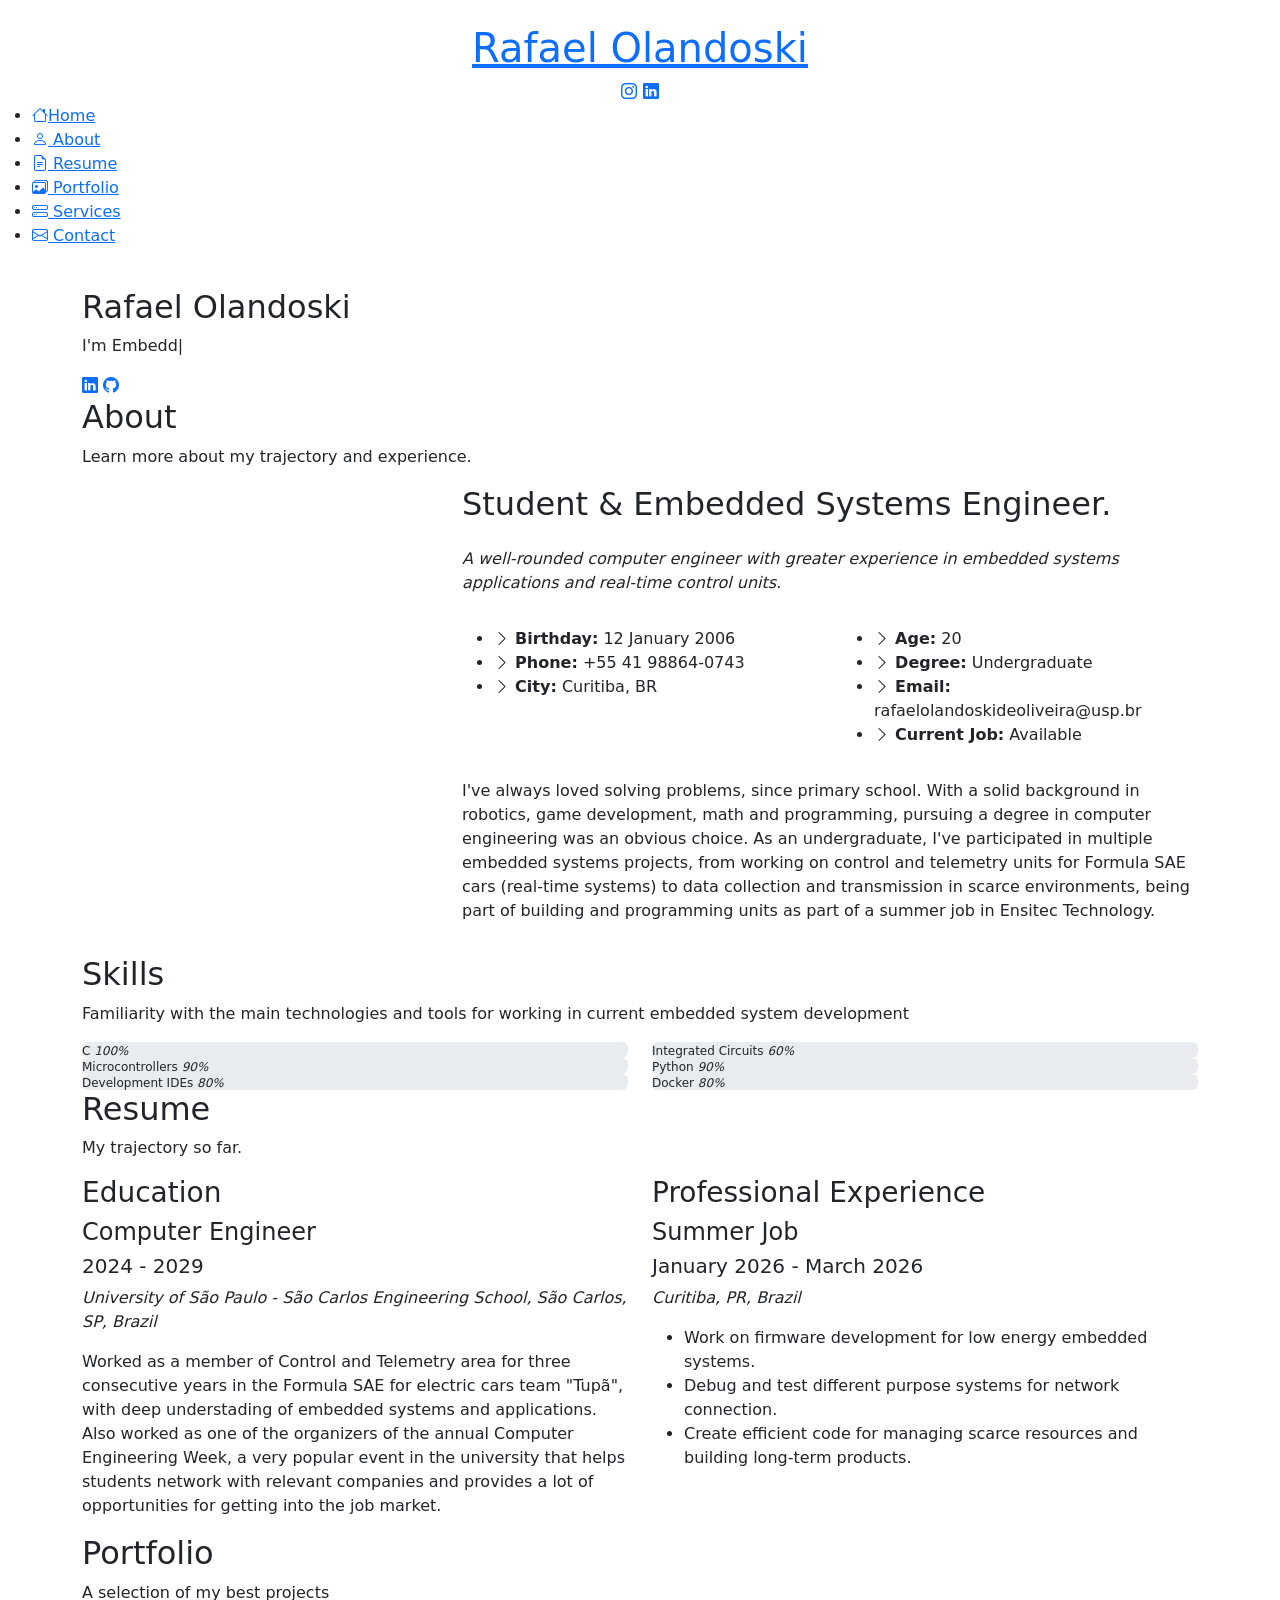
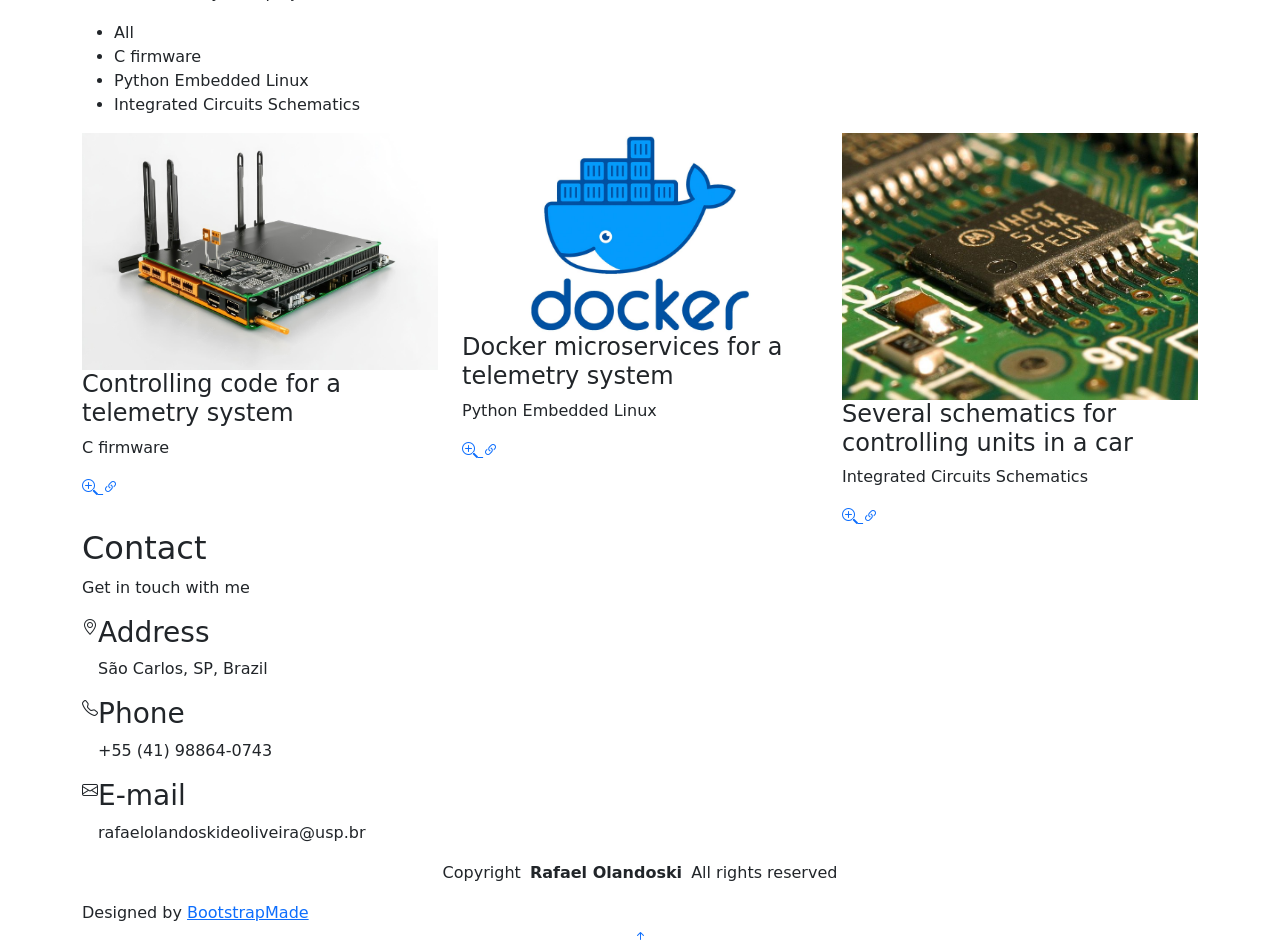
==== commit 1ee04bfa: "Seções de portfolio, contato e rodapé. Mudanças nas imagens, e mudança no arquivo index.html para se" ====
--- a/index.html
+++ b/index.html
@@ -4,9 +4,9 @@
 <head>
   <meta charset="utf-8">
   <meta content="width=device-width, initial-scale=1.0" name="viewport">
-  <title>Index - iPortfolio Bootstrap Template</title>
-  <meta content="" name="description">
-  <meta content="" name="keywords">
+  <title>Rafael Olandoski | Computer Engineering Student</title>
+  <meta content="Rafael Olandoski's Portfolio, computer engineering student with focus on embedded systems" name="description">
+  <meta content="portfolio, embedded systems, C, engineering" name="keywords">
 
   <!-- Favicons -->
   <link href="assets/img/favicon.png" rel="icon">
@@ -36,7 +36,7 @@
   ======================================================== -->
 </head>
 
-<body class="index-page">
+<body class="starter-page-page">
 
   <header id="header" class="header dark-background d-flex flex-column">
     <i class="header-toggle d-xl-none bi bi-list"></i>
@@ -48,41 +48,21 @@
     <a href="index.html" class="logo d-flex align-items-center justify-content-center">
       <!-- Uncomment the line below if you also wish to use an image logo -->
       <!-- <img src="assets/img/logo.png" alt=""> -->
-      <h1 class="sitename">Alex Smith</h1>
+      <h1 class="sitename">Rafael Olandoski</h1>
     </a>
 
     <div class="social-links text-center">
-      <a href="#" class="twitter"><i class="bi bi-twitter-x"></i></a>
-      <a href="#" class="facebook"><i class="bi bi-facebook"></i></a>
       <a href="#" class="instagram"><i class="bi bi-instagram"></i></a>
-      <a href="#" class="google-plus"><i class="bi bi-skype"></i></a>
-      <a href="#" class="linkedin"><i class="bi bi-linkedin"></i></a>
+      <a href="https://linkedin.com/in/rafaelolandoski" class="linkedin"><i class="bi bi-linkedin"></i></a>
     </div>
 
     <nav id="navmenu" class="navmenu">
       <ul>
-        <li><a href="#hero" class="active"><i class="bi bi-house navicon"></i>Home</a></li>
+        <li><a href="#hero"><i class="bi bi-house navicon"></i>Home</a></li>
         <li><a href="#about"><i class="bi bi-person navicon"></i> About</a></li>
         <li><a href="#resume"><i class="bi bi-file-earmark-text navicon"></i> Resume</a></li>
         <li><a href="#portfolio"><i class="bi bi-images navicon"></i> Portfolio</a></li>
         <li><a href="#services"><i class="bi bi-hdd-stack navicon"></i> Services</a></li>
-        <li class="dropdown"><a href="#"><i class="bi bi-menu-button navicon"></i> <span>Dropdown</span> <i class="bi bi-chevron-down toggle-dropdown"></i></a>
-          <ul>
-            <li><a href="#">Dropdown 1</a></li>
-            <li class="dropdown"><a href="#"><span>Deep Dropdown</span> <i class="bi bi-chevron-down toggle-dropdown"></i></a>
-              <ul>
-                <li><a href="#">Deep Dropdown 1</a></li>
-                <li><a href="#">Deep Dropdown 2</a></li>
-                <li><a href="#">Deep Dropdown 3</a></li>
-                <li><a href="#">Deep Dropdown 4</a></li>
-                <li><a href="#">Deep Dropdown 5</a></li>
-              </ul>
-            </li>
-            <li><a href="#">Dropdown 2</a></li>
-            <li><a href="#">Dropdown 3</a></li>
-            <li><a href="#">Dropdown 4</a></li>
-          </ul>
-        </li>
         <li><a href="#contact"><i class="bi bi-envelope navicon"></i> Contact</a></li>
       </ul>
     </nav>
@@ -91,17 +71,29 @@
 
   <main class="main">
 
-    <!-- Hero Section -->
+
+    <!--======= Seção Hero =======-->
     <section id="hero" class="hero section dark-background">
 
       <img src="assets/img/hero-bg.jpg" alt="" data-aos="fade-in" class="">
 
       <div class="container" data-aos="fade-up" data-aos-delay="100">
-        <h2>Alex Smith</h2>
-        <p>I'm <span class="typed" data-typed-items="Designer, Developer, Freelancer, Photographer">Designer</span><span class="typed-cursor typed-cursor--blink" aria-hidden="true"></span><span class="typed-cursor typed-cursor--blink" aria-hidden="true"></span></p>
-      </div>
-
-    </section><!-- /Hero Section -->
+        <h2>Rafael Olandoski</h2>
+        <p>
+          I'm
+          <span
+            class="typed"
+            data-typed-items="Embedded Enginner, Computer Engineer, Student">
+          </span>
+        </p>
+        <div class="social-links">
+          <a href="https://linkedin.com/in/rafaelolandoski"><i class="bi
+            bi-linkedin"></i></a>
+          <a href="https://github.com/GrootZilla"><i class="bi
+            bi-github"></i></a>
+        </div>
+      </div>
+    </section><!--/Hero Section-->
 
     <!-- About Section -->
     <section id="about" class="about section">
@@ -109,7 +101,7 @@
       <!-- Section Title -->
       <div class="container section-title" data-aos="fade-up">
         <h2>About</h2>
-        <p>Magnam dolores commodi suscipit. Necessitatibus eius consequatur ex aliquid fuga eum quidem. Sit sint consectetur velit. Quisquam quos quisquam cupiditate. Et nemo qui impedit suscipit alias ea. Quia fugiat sit in iste officiis commodi quidem hic quas.</p>
+        <p>Learn more about my trajectory and experience.</p>
       </div><!-- End Section Title -->
 
       <div class="container" data-aos="fade-up" data-aos-delay="100">
@@ -119,32 +111,33 @@
             <img src="assets/img/my-profile-img.jpg" class="img-fluid" alt="">
           </div>
           <div class="col-lg-8 content">
-            <h2>UI/UX Designer &amp; Web Developer.</h2>
+            <h2>Student &amp; Embedded Systems Engineer.</h2>
             <p class="fst-italic py-3">
-              Lorem ipsum dolor sit amet, consectetur adipiscing elit, sed do eiusmod tempor incididunt ut labore et dolore
-              magna aliqua.
+              A well-rounded computer engineer with greater experience in embedded systems applications and real-time control units.
             </p>
             <div class="row">
               <div class="col-lg-6">
                 <ul>
-                  <li><i class="bi bi-chevron-right"></i> <strong>Birthday:</strong> <span>1 May 1995</span></li>
-                  <li><i class="bi bi-chevron-right"></i> <strong>Website:</strong> <span>www.example.com</span></li>
-                  <li><i class="bi bi-chevron-right"></i> <strong>Phone:</strong> <span>+123 456 7890</span></li>
-                  <li><i class="bi bi-chevron-right"></i> <strong>City:</strong> <span>New York, USA</span></li>
+                  <li><i class="bi bi-chevron-right"></i> <strong>Birthday:</strong> <span>12 January 2006</span></li>
+                  <li><i class="bi bi-chevron-right"></i> <strong>Phone:</strong> <span>+55 41 98864-0743</span></li>
+                  <li><i class="bi bi-chevron-right"></i> <strong>City:</strong> <span>Curitiba, BR</span></li>
                 </ul>
               </div>
               <div class="col-lg-6">
                 <ul>
-                  <li><i class="bi bi-chevron-right"></i> <strong>Age:</strong> <span>30</span></li>
-                  <li><i class="bi bi-chevron-right"></i> <strong>Degree:</strong> <span>Master</span></li>
-                  <li><i class="bi bi-chevron-right"></i> <strong>Email:</strong> <span>email@example.com</span></li>
-                  <li><i class="bi bi-chevron-right"></i> <strong>Freelance:</strong> <span>Available</span></li>
+                  <li><i class="bi bi-chevron-right"></i> <strong>Age:</strong> <span>20</span></li>
+                  <li><i class="bi bi-chevron-right"></i> <strong>Degree:</strong> <span>Undergraduate</span></li>
+                  <li><i class="bi bi-chevron-right"></i> <strong>Email:</strong> <span>rafaelolandoskideoliveira@usp.br</span></li>
+                  <li><i class="bi bi-chevron-right"></i> <strong>Current Job:</strong> <span>Available</span></li>
                 </ul>
               </div>
             </div>
             <p class="py-3">
-              Officiis eligendi itaque labore et dolorum mollitia officiis optio vero. Quisquam sunt adipisci omnis et ut. Nulla accusantium dolor incidunt officia tempore. Et eius omnis.
-              Cupiditate ut dicta maxime officiis quidem quia. Sed et consectetur qui quia repellendus itaque neque.
+              I've always loved solving problems, since primary school. With a solid background in robotics, game development, 
+              math and programming, pursuing a degree in computer engineering was an obvious choice. As an undergraduate, I've participated 
+              in multiple embedded systems projects, from working on control and telemetry units for Formula SAE cars (real-time systems) to 
+              data collection and transmission in scarce environments, being part of building and programming units as part of a summer job in 
+              Ensitec Technology.
             </p>
           </div>
         </div>
@@ -152,51 +145,6 @@
       </div>
 
     </section><!-- /About Section -->
-
-    <!-- Stats Section -->
-    <section id="stats" class="stats section">
-
-      <div class="container" data-aos="fade-up" data-aos-delay="100">
-
-        <div class="row gy-4">
-
-          <div class="col-lg-3 col-md-6">
-            <div class="stats-item">
-              <i class="bi bi-emoji-smile"></i>
-              <span data-purecounter-start="0" data-purecounter-end="232" data-purecounter-duration="1" class="purecounter"></span>
-              <p><strong>Happy Clients</strong> <span>consequuntur quae</span></p>
-            </div>
-          </div><!-- End Stats Item -->
-
-          <div class="col-lg-3 col-md-6">
-            <div class="stats-item">
-              <i class="bi bi-journal-richtext"></i>
-              <span data-purecounter-start="0" data-purecounter-end="521" data-purecounter-duration="1" class="purecounter"></span>
-              <p><strong>Projects</strong> <span>adipisci atque cum quia aut</span></p>
-            </div>
-          </div><!-- End Stats Item -->
-
-          <div class="col-lg-3 col-md-6">
-            <div class="stats-item">
-              <i class="bi bi-headset"></i>
-              <span data-purecounter-start="0" data-purecounter-end="1453" data-purecounter-duration="1" class="purecounter"></span>
-              <p><strong>Hours Of Support</strong> <span>aut commodi quaerat</span></p>
-            </div>
-          </div><!-- End Stats Item -->
-
-          <div class="col-lg-3 col-md-6">
-            <div class="stats-item">
-              <i class="bi bi-people"></i>
-              <span data-purecounter-start="0" data-purecounter-end="32" data-purecounter-duration="1" class="purecounter"></span>
-              <p><strong>Hard Workers</strong> <span>rerum asperiores dolor</span></p>
-            </div>
-          </div><!-- End Stats Item -->
-
-        </div>
-
-      </div>
-
-    </section><!-- /Stats Section -->
 
     <!-- Skills Section -->
     <section id="skills" class="skills section light-background">
@@ -204,7 +152,7 @@
       <!-- Section Title -->
       <div class="container section-title" data-aos="fade-up">
         <h2>Skills</h2>
-        <p>Necessitatibus eius consequatur ex aliquid fuga eum quidem sint consectetur velit</p>
+        <p>Familiarity with the main technologies and tools for working in current embedded system development</p>
       </div><!-- End Section Title -->
 
       <div class="container" data-aos="fade-up" data-aos-delay="100">
@@ -214,23 +162,23 @@
           <div class="col-lg-6">
 
             <div class="progress">
-              <span class="skill"><span>HTML</span> <i class="val">100%</i></span>
+              <span class="skill"><span>C</span> <i class="val">100%</i></span>
               <div class="progress-bar-wrap">
                 <div class="progress-bar" role="progressbar" aria-valuenow="100" aria-valuemin="0" aria-valuemax="100"></div>
               </div>
             </div><!-- End Skills Item -->
 
             <div class="progress">
-              <span class="skill"><span>CSS</span> <i class="val">90%</i></span>
+              <span class="skill"><span>Microcontrollers</span> <i class="val">90%</i></span>
               <div class="progress-bar-wrap">
                 <div class="progress-bar" role="progressbar" aria-valuenow="90" aria-valuemin="0" aria-valuemax="100"></div>
               </div>
             </div><!-- End Skills Item -->
 
             <div class="progress">
-              <span class="skill"><span>JavaScript</span> <i class="val">75%</i></span>
-              <div class="progress-bar-wrap">
-                <div class="progress-bar" role="progressbar" aria-valuenow="75" aria-valuemin="0" aria-valuemax="100"></div>
+              <span class="skill"><span>Development IDEs</span> <i class="val">80%</i></span>
+              <div class="progress-bar-wrap">
+                <div class="progress-bar" role="progressbar" aria-valuenow="80" aria-valuemin="0" aria-valuemax="100"></div>
               </div>
             </div><!-- End Skills Item -->
 
@@ -239,23 +187,23 @@
           <div class="col-lg-6">
 
             <div class="progress">
-              <span class="skill"><span>PHP</span> <i class="val">80%</i></span>
+              <span class="skill"><span>Integrated Circuits</span> <i class="val">60%</i></span>
+              <div class="progress-bar-wrap">
+                <div class="progress-bar" role="progressbar" aria-valuenow="60" aria-valuemin="0" aria-valuemax="100"></div>
+              </div>
+            </div><!-- End Skills Item -->
+
+            <div class="progress">
+              <span class="skill"><span>Python</span> <i class="val">90%</i></span>
+              <div class="progress-bar-wrap">
+                <div class="progress-bar" role="progressbar" aria-valuenow="90" aria-valuemin="0" aria-valuemax="100"></div>
+              </div>
+            </div><!-- End Skills Item -->
+
+            <div class="progress">
+              <span class="skill"><span>Docker</span> <i class="val">80%</i></span>
               <div class="progress-bar-wrap">
                 <div class="progress-bar" role="progressbar" aria-valuenow="80" aria-valuemin="0" aria-valuemax="100"></div>
-              </div>
-            </div><!-- End Skills Item -->
-
-            <div class="progress">
-              <span class="skill"><span>WordPress/CMS</span> <i class="val">90%</i></span>
-              <div class="progress-bar-wrap">
-                <div class="progress-bar" role="progressbar" aria-valuenow="90" aria-valuemin="0" aria-valuemax="100"></div>
-              </div>
-            </div><!-- End Skills Item -->
-
-            <div class="progress">
-              <span class="skill"><span>Photoshop</span> <i class="val">55%</i></span>
-              <div class="progress-bar-wrap">
-                <div class="progress-bar" role="progressbar" aria-valuenow="55" aria-valuemin="0" aria-valuemax="100"></div>
               </div>
             </div><!-- End Skills Item -->
 
@@ -273,7 +221,7 @@
       <!-- Section Title -->
       <div class="container section-title" data-aos="fade-up">
         <h2>Resume</h2>
-        <p>Magnam dolores commodi suscipit. Necessitatibus eius consequatur ex aliquid fuga eum quidem. Sit sint consectetur velit. Quisquam quos quisquam cupiditate. Et nemo qui impedit suscipit alias ea. Quia fugiat sit in iste officiis commodi quidem hic quas.</p>
+        <p>My trajectory so far.</p>
       </div><!-- End Section Title -->
 
       <div class="container">
@@ -281,31 +229,18 @@
         <div class="row">
 
           <div class="col-lg-6" data-aos="fade-up" data-aos-delay="100">
-            <h3 class="resume-title">Sumary</h3>
-
-            <div class="resume-item pb-0">
-              <h4>Brandon Johnson</h4>
-              <p><em>Innovative and deadline-driven Graphic Designer with 3+ years of experience designing and developing user-centered digital/print marketing material from initial concept to final, polished deliverable.</em></p>
-              <ul>
-                <li>Portland par 127,Orlando, FL</li>
-                <li>(123) 456-7891</li>
-                <li>alice.barkley@example.com</li>
-              </ul>
-            </div><!-- Edn Resume Item -->
 
             <h3 class="resume-title">Education</h3>
+
             <div class="resume-item">
-              <h4>Master of Fine Arts &amp; Graphic Design</h4>
-              <h5>2015 - 2016</h5>
-              <p><em>Rochester Institute of Technology, Rochester, NY</em></p>
-              <p>Qui deserunt veniam. Et sed aliquam labore tempore sed quisquam iusto autem sit. Ea vero voluptatum qui ut dignissimos deleniti nerada porti sand markend</p>
-            </div><!-- Edn Resume Item -->
-
-            <div class="resume-item">
-              <h4>Bachelor of Fine Arts &amp; Graphic Design</h4>
-              <h5>2010 - 2014</h5>
-              <p><em>Rochester Institute of Technology, Rochester, NY</em></p>
-              <p>Quia nobis sequi est occaecati aut. Repudiandae et iusto quae reiciendis et quis Eius vel ratione eius unde vitae rerum voluptates asperiores voluptatem Earum molestiae consequatur neque etlon sader mart dila</p>
+              <h4>Computer Engineer</h4>
+              <h5>2024 - 2029</h5>
+              <p><em>University of São Paulo - São Carlos Engineering School, São Carlos, SP, Brazil</em></p>
+              <p> Worked as a member of Control and Telemetry area for three consecutive years in the 
+                  Formula SAE for electric cars team "Tupã", with deep understading of embedded systems and applications.
+                  Also worked as one of the organizers of the annual Computer Engineering Week, a very popular event in the university 
+                  that helps students network with relevant companies and provides a lot of opportunities for getting into the job market.
+              </p>
             </div><!-- Edn Resume Item -->
 
           </div>
@@ -313,29 +248,16 @@
           <div class="col-lg-6" data-aos="fade-up" data-aos-delay="200">
             <h3 class="resume-title">Professional Experience</h3>
             <div class="resume-item">
-              <h4>Senior graphic design specialist</h4>
-              <h5>2019 - Present</h5>
-              <p><em>Experion, New York, NY </em></p>
+              <h4>Summer Job</h4>
+              <h5>January 2026 - March 2026</h5>
+              <p><em>Curitiba, PR, Brazil</em></p>
               <ul>
-                <li>Lead in the design, development, and implementation of the graphic, layout, and production communication materials</li>
-                <li>Delegate tasks to the 7 members of the design team and provide counsel on all aspects of the project. </li>
-                <li>Supervise the assessment of all graphic materials in order to ensure quality and accuracy of the design</li>
-                <li>Oversee the efficient use of production project budgets ranging from $2,000 - $25,000</li>
+                <li>Work on firmware development for low energy embedded systems.</li>
+                <li>Debug and test different purpose systems for network connection.</li>
+                <li>Create efficient code for managing scarce resources and building long-term products.</li>
               </ul>
             </div><!-- Edn Resume Item -->
 
-            <div class="resume-item">
-              <h4>Graphic design specialist</h4>
-              <h5>2017 - 2018</h5>
-              <p><em>Stepping Stone Advertising, New York, NY</em></p>
-              <ul>
-                <li>Developed numerous marketing programs (logos, brochures,infographics, presentations, and advertisements).</li>
-                <li>Managed up to 5 projects or tasks at a given time while under pressure</li>
-                <li>Recommended and consulted with clients on the most appropriate graphic design</li>
-                <li>Created 4+ design presentations and proposals a month for clients and account managers</li>
-              </ul>
-            </div><!-- Edn Resume Item -->
-
           </div>
 
         </div>
@@ -343,465 +265,162 @@
       </div>
 
     </section><!-- /Resume Section -->
-
-    <!-- Portfolio Section -->
+    
+    <!-- /Portfolio Section -->
     <section id="portfolio" class="portfolio section light-background">
 
-      <!-- Section Title -->
       <div class="container section-title" data-aos="fade-up">
         <h2>Portfolio</h2>
-        <p>Magnam dolores commodi suscipit. Necessitatibus eius consequatur ex aliquid fuga eum quidem. Sit sint consectetur velit. Quisquam quos quisquam cupiditate. Et nemo qui impedit suscipit alias ea. Quia fugiat sit in iste officiis commodi quidem hic quas.</p>
-      </div><!-- End Section Title -->
+        <p>A selection of my best projects</p>
+      </div>
 
       <div class="container">
 
-        <div class="isotope-layout" data-default-filter="*" data-layout="masonry" data-sort="original-order">
-
-          <ul class="portfolio-filters isotope-filters" data-aos="fade-up" data-aos-delay="100">
+        <div class="isotope-layout" data-default-filter="*"
+            data-layout="masonry" data-sort="original-order">
+
+          <ul class="portfolio-filters isotope-filters" data-aos="fade-up"
+              data-aos-delay="100">
             <li data-filter="*" class="filter-active">All</li>
-            <li data-filter=".filter-app">App</li>
-            <li data-filter=".filter-product">Product</li>
-            <li data-filter=".filter-branding">Branding</li>
-            <li data-filter=".filter-books">Books</li>
-          </ul><!-- End Portfolio Filters -->
-
-          <div class="row gy-4 isotope-container" data-aos="fade-up" data-aos-delay="200">
-
-            <div class="col-lg-4 col-md-6 portfolio-item isotope-item filter-app">
+            <li data-filter=".filter-web">C firmware</li>
+            <li data-filter=".filter-mobile">Python Embedded Linux</li>
+            <li data-filter=".filter-design">Integrated Circuits Schematics</li>
+          </ul>
+
+          <div class="row gy-4 isotope-container" data-aos="fade-up"
+              data-aos-delay="200">
+
+            <div class="col-lg-4 col-md-6 portfolio-item isotope-item
+                filter-web">
               <div class="portfolio-content h-100">
-                <img src="assets/img/portfolio/app-1.jpg" class="img-fluid" alt="">
+                <img src="assets/img/portfolio/app-1.jpg"
+                    class="img-fluid" alt="Nome do Projeto 1">
                 <div class="portfolio-info">
-                  <h4>App 1</h4>
-                  <p>Lorem ipsum, dolor sit amet consectetur</p>
-                  <a href="assets/img/portfolio/app-1.jpg" title="App 1" data-gallery="portfolio-gallery-app" class="glightbox preview-link"><i class="bi bi-zoom-in"></i></a>
-                  <a href="portfolio-details.html" title="More Details" class="details-link"><i class="bi bi-link-45deg"></i></a>
+                  <h4>Controlling code for a telemetry system</h4>
+                  <p>C firmware</p>
+                  <a href="assets/img/portfolio/app-1.jpg"
+                    title="Controlling code for a telemetry system"
+                    data-gallery="portfolio-gallery-app"
+                    class="glightbox preview-link">
+                    <i class="bi bi-zoom-in"></i>
+                  </a>
+                  <a href="portfolio-details.html" title="More details"
+                    class="details-link">
+                    <i class="bi bi-link-45deg"></i>
+                  </a>
                 </div>
               </div>
-            </div><!-- End Portfolio Item -->
-
-            <div class="col-lg-4 col-md-6 portfolio-item isotope-item filter-product">
+            </div><div class="col-lg-4 col-md-6 portfolio-item isotope-item
+                filter-mobile">
               <div class="portfolio-content h-100">
-                <img src="assets/img/portfolio/product-1.jpg" class="img-fluid" alt="">
+                <img src="assets/img/portfolio/app-2.jpg"
+                    class="img-fluid" alt="Nome do Projeto 2">
                 <div class="portfolio-info">
-                  <h4>Product 1</h4>
-                  <p>Lorem ipsum, dolor sit amet consectetur</p>
-                  <a href="assets/img/portfolio/product-1.jpg" title="Product 1" data-gallery="portfolio-gallery-product" class="glightbox preview-link"><i class="bi bi-zoom-in"></i></a>
-                  <a href="portfolio-details.html" title="More Details" class="details-link"><i class="bi bi-link-45deg"></i></a>
+                  <h4>Docker microservices for a telemetry system</h4>
+                  <p>Python Embedded Linux</p>
+                  <a href="assets/img/portfolio/app-2.jpg"
+                    title="Docker microservices for a telemetry system"
+                    data-gallery="portfolio-gallery-app"
+                    class="glightbox preview-link">
+                    <i class="bi bi-zoom-in"></i>
+                  </a>
+                  <a href="portfolio-details.html" title="More details"
+                    class="details-link">
+                    <i class="bi bi-link-45deg"></i>
+                  </a>
                 </div>
               </div>
-            </div><!-- End Portfolio Item -->
-
-            <div class="col-lg-4 col-md-6 portfolio-item isotope-item filter-branding">
+            </div><div class="col-lg-4 col-md-6 portfolio-item isotope-item
+                filter-design">
               <div class="portfolio-content h-100">
-                <img src="assets/img/portfolio/branding-1.jpg" class="img-fluid" alt="">
+                <img src="assets/img/portfolio/app-3.jpg"
+                    class="img-fluid" alt="Nome do Projeto 1">
                 <div class="portfolio-info">
-                  <h4>Branding 1</h4>
-                  <p>Lorem ipsum, dolor sit amet consectetur</p>
-                  <a href="assets/img/portfolio/branding-1.jpg" title="Branding 1" data-gallery="portfolio-gallery-branding" class="glightbox preview-link"><i class="bi bi-zoom-in"></i></a>
-                  <a href="portfolio-details.html" title="More Details" class="details-link"><i class="bi bi-link-45deg"></i></a>
+                  <h4>Several schematics for controlling units in a car</h4>
+                  <p>Integrated Circuits Schematics</p>
+                  <a href="assets/img/portfolio/app-3.jpg"
+                    title="Several schematics for controlling units in a car"
+                    data-gallery="portfolio-gallery-app"
+                    class="glightbox preview-link">
+                    <i class="bi bi-zoom-in"></i>
+                  </a>
+                  <a href="portfolio-details.html" title="More details"
+                    class="details-link">
+                    <i class="bi bi-link-45deg"></i>
+                  </a>
                 </div>
               </div>
-            </div><!-- End Portfolio Item -->
-
-            <div class="col-lg-4 col-md-6 portfolio-item isotope-item filter-books">
-              <div class="portfolio-content h-100">
-                <img src="assets/img/portfolio/books-1.jpg" class="img-fluid" alt="">
-                <div class="portfolio-info">
-                  <h4>Books 1</h4>
-                  <p>Lorem ipsum, dolor sit amet consectetur</p>
-                  <a href="assets/img/portfolio/books-1.jpg" title="Branding 1" data-gallery="portfolio-gallery-book" class="glightbox preview-link"><i class="bi bi-zoom-in"></i></a>
-                  <a href="portfolio-details.html" title="More Details" class="details-link"><i class="bi bi-link-45deg"></i></a>
-                </div>
-              </div>
-            </div><!-- End Portfolio Item -->
-
-            <div class="col-lg-4 col-md-6 portfolio-item isotope-item filter-app">
-              <div class="portfolio-content h-100">
-                <img src="assets/img/portfolio/app-2.jpg" class="img-fluid" alt="">
-                <div class="portfolio-info">
-                  <h4>App 2</h4>
-                  <p>Lorem ipsum, dolor sit amet consectetur</p>
-                  <a href="assets/img/portfolio/app-2.jpg" title="App 2" data-gallery="portfolio-gallery-app" class="glightbox preview-link"><i class="bi bi-zoom-in"></i></a>
-                  <a href="portfolio-details.html" title="More Details" class="details-link"><i class="bi bi-link-45deg"></i></a>
-                </div>
-              </div>
-            </div><!-- End Portfolio Item -->
-
-            <div class="col-lg-4 col-md-6 portfolio-item isotope-item filter-product">
-              <div class="portfolio-content h-100">
-                <img src="assets/img/portfolio/product-2.jpg" class="img-fluid" alt="">
-                <div class="portfolio-info">
-                  <h4>Product 2</h4>
-                  <p>Lorem ipsum, dolor sit amet consectetur</p>
-                  <a href="assets/img/portfolio/product-2.jpg" title="Product 2" data-gallery="portfolio-gallery-product" class="glightbox preview-link"><i class="bi bi-zoom-in"></i></a>
-                  <a href="portfolio-details.html" title="More Details" class="details-link"><i class="bi bi-link-45deg"></i></a>
-                </div>
-              </div>
-            </div><!-- End Portfolio Item -->
-
-            <div class="col-lg-4 col-md-6 portfolio-item isotope-item filter-branding">
-              <div class="portfolio-content h-100">
-                <img src="assets/img/portfolio/branding-2.jpg" class="img-fluid" alt="">
-                <div class="portfolio-info">
-                  <h4>Branding 2</h4>
-                  <p>Lorem ipsum, dolor sit amet consectetur</p>
-                  <a href="assets/img/portfolio/branding-2.jpg" title="Branding 2" data-gallery="portfolio-gallery-branding" class="glightbox preview-link"><i class="bi bi-zoom-in"></i></a>
-                  <a href="portfolio-details.html" title="More Details" class="details-link"><i class="bi bi-link-45deg"></i></a>
-                </div>
-              </div>
-            </div><!-- End Portfolio Item -->
-
-            <div class="col-lg-4 col-md-6 portfolio-item isotope-item filter-books">
-              <div class="portfolio-content h-100">
-                <img src="assets/img/portfolio/books-2.jpg" class="img-fluid" alt="">
-                <div class="portfolio-info">
-                  <h4>Books 2</h4>
-                  <p>Lorem ipsum, dolor sit amet consectetur</p>
-                  <a href="assets/img/portfolio/books-2.jpg" title="Branding 2" data-gallery="portfolio-gallery-book" class="glightbox preview-link"><i class="bi bi-zoom-in"></i></a>
-                  <a href="portfolio-details.html" title="More Details" class="details-link"><i class="bi bi-link-45deg"></i></a>
-                </div>
-              </div>
-            </div><!-- End Portfolio Item -->
-
-            <div class="col-lg-4 col-md-6 portfolio-item isotope-item filter-app">
-              <div class="portfolio-content h-100">
-                <img src="assets/img/portfolio/app-3.jpg" class="img-fluid" alt="">
-                <div class="portfolio-info">
-                  <h4>App 3</h4>
-                  <p>Lorem ipsum, dolor sit amet consectetur</p>
-                  <a href="assets/img/portfolio/app-3.jpg" title="App 3" data-gallery="portfolio-gallery-app" class="glightbox preview-link"><i class="bi bi-zoom-in"></i></a>
-                  <a href="portfolio-details.html" title="More Details" class="details-link"><i class="bi bi-link-45deg"></i></a>
-                </div>
-              </div>
-            </div><!-- End Portfolio Item -->
-
-            <div class="col-lg-4 col-md-6 portfolio-item isotope-item filter-product">
-              <div class="portfolio-content h-100">
-                <img src="assets/img/portfolio/product-3.jpg" class="img-fluid" alt="">
-                <div class="portfolio-info">
-                  <h4>Product 3</h4>
-                  <p>Lorem ipsum, dolor sit amet consectetur</p>
-                  <a href="assets/img/portfolio/product-3.jpg" title="Product 3" data-gallery="portfolio-gallery-product" class="glightbox preview-link"><i class="bi bi-zoom-in"></i></a>
-                  <a href="portfolio-details.html" title="More Details" class="details-link"><i class="bi bi-link-45deg"></i></a>
-                </div>
-              </div>
-            </div><!-- End Portfolio Item -->
-
-            <div class="col-lg-4 col-md-6 portfolio-item isotope-item filter-branding">
-              <div class="portfolio-content h-100">
-                <img src="assets/img/portfolio/branding-3.jpg" class="img-fluid" alt="">
-                <div class="portfolio-info">
-                  <h4>Branding 3</h4>
-                  <p>Lorem ipsum, dolor sit amet consectetur</p>
-                  <a href="assets/img/portfolio/branding-3.jpg" title="Branding 2" data-gallery="portfolio-gallery-branding" class="glightbox preview-link"><i class="bi bi-zoom-in"></i></a>
-                  <a href="portfolio-details.html" title="More Details" class="details-link"><i class="bi bi-link-45deg"></i></a>
-                </div>
-              </div>
-            </div><!-- End Portfolio Item -->
-
-            <div class="col-lg-4 col-md-6 portfolio-item isotope-item filter-books">
-              <div class="portfolio-content h-100">
-                <img src="assets/img/portfolio/books-3.jpg" class="img-fluid" alt="">
-                <div class="portfolio-info">
-                  <h4>Books 3</h4>
-                  <p>Lorem ipsum, dolor sit amet consectetur</p>
-                  <a href="assets/img/portfolio/books-3.jpg" title="Branding 3" data-gallery="portfolio-gallery-book" class="glightbox preview-link"><i class="bi bi-zoom-in"></i></a>
-                  <a href="portfolio-details.html" title="More Details" class="details-link"><i class="bi bi-link-45deg"></i></a>
-                </div>
-              </div>
-            </div><!-- End Portfolio Item -->
-
-          </div><!-- End Portfolio Container -->
-
-        </div>
+            </div>
+            </div></div></div>
 
       </div>
 
     </section><!-- /Portfolio Section -->
 
-    <!-- Services Section -->
-    <section id="services" class="services section">
-
-      <!-- Section Title -->
-      <div class="container section-title" data-aos="fade-up">
-        <h2>Services</h2>
-        <p>Magnam dolores commodi suscipit. Necessitatibus eius consequatur ex aliquid fuga eum quidem. Sit sint consectetur velit. Quisquam quos quisquam cupiditate. Et nemo qui impedit suscipit alias ea. Quia fugiat sit in iste officiis commodi quidem hic quas.</p>
-      </div><!-- End Section Title -->
-
-      <div class="container">
-
-        <div class="row gy-4">
-
-          <div class="col-lg-4 col-md-6 service-item d-flex" data-aos="fade-up" data-aos-delay="100">
-            <div class="icon flex-shrink-0"><i class="bi bi-briefcase"></i></div>
-            <div>
-              <h4 class="title"><a href="service-details.html" class="stretched-link">Lorem Ipsum</a></h4>
-              <p class="description">Voluptatum deleniti atque corrupti quos dolores et quas molestias excepturi sint occaecati cupiditate non provident</p>
+  <!-- /Contact Section -->
+  <section id="contact" class="contact section">
+
+    <div class="container section-title" data-aos="fade-up">
+      <h2>Contact</h2>
+      <p>Get in touch with me</p>
+    </div>
+
+    <div class="container" data-aos="fade-up" data-aos-delay="100">
+
+      <div class="row gy-4">
+
+        <div class="col-lg-5">
+          <div class="info-wrap">
+
+            <div class="info-item d-flex" data-aos="fade-up"
+                data-aos-delay="200">
+              <i class="bi bi-geo-alt flex-shrink-0"></i>
+              <div>
+                <h3>Address</h3>
+                <p>São Carlos, SP, Brazil</p>
+              </div>
             </div>
-          </div>
-          <!-- End Service Item -->
-
-          <div class="col-lg-4 col-md-6 service-item d-flex" data-aos="fade-up" data-aos-delay="200">
-            <div class="icon flex-shrink-0"><i class="bi bi-card-checklist"></i></div>
-            <div>
-              <h4 class="title"><a href="service-details.html" class="stretched-link">Dolor Sitema</a></h4>
-              <p class="description">Minim veniam, quis nostrud exercitation ullamco laboris nisi ut aliquip ex ea commodo consequat tarad limino ata</p>
+
+            <div class="info-item d-flex" data-aos="fade-up"
+                data-aos-delay="300">
+              <i class="bi bi-telephone flex-shrink-0"></i>
+              <div>
+                <h3>Phone</h3>
+                <p>+55 (41) 98864-0743</p>
+              </div>
             </div>
-          </div><!-- End Service Item -->
-
-          <div class="col-lg-4 col-md-6 service-item d-flex" data-aos="fade-up" data-aos-delay="300">
-            <div class="icon flex-shrink-0"><i class="bi bi-bar-chart"></i></div>
-            <div>
-              <h4 class="title"><a href="service-details.html" class="stretched-link">Sed ut perspiciatis</a></h4>
-              <p class="description">Duis aute irure dolor in reprehenderit in voluptate velit esse cillum dolore eu fugiat nulla pariatur</p>
+
+            <div class="info-item d-flex" data-aos="fade-up"
+                data-aos-delay="400">
+              <i class="bi bi-envelope flex-shrink-0"></i>
+              <div>
+                <h3>E-mail</h3>
+                <p>rafaelolandoskideoliveira@usp.br</p>
+              </div>
             </div>
-          </div><!-- End Service Item -->
-
-          <div class="col-lg-4 col-md-6 service-item d-flex" data-aos="fade-up" data-aos-delay="400">
-            <div class="icon flex-shrink-0"><i class="bi bi-binoculars"></i></div>
-            <div>
-              <h4 class="title"><a href="service-details.html" class="stretched-link">Magni Dolores</a></h4>
-              <p class="description">Excepteur sint occaecat cupidatat non proident, sunt in culpa qui officia deserunt mollit anim id est laborum</p>
-            </div>
-          </div><!-- End Service Item -->
-
-          <div class="col-lg-4 col-md-6 service-item d-flex" data-aos="fade-up" data-aos-delay="500">
-            <div class="icon flex-shrink-0"><i class="bi bi-brightness-high"></i></div>
-            <div>
-              <h4 class="title"><a href="service-details.html" class="stretched-link">Nemo Enim</a></h4>
-              <p class="description">At vero eos et accusamus et iusto odio dignissimos ducimus qui blanditiis praesentium voluptatum deleniti atque</p>
-            </div>
-          </div><!-- End Service Item -->
-
-          <div class="col-lg-4 col-md-6 service-item d-flex" data-aos="fade-up" data-aos-delay="600">
-            <div class="icon flex-shrink-0"><i class="bi bi-calendar4-week"></i></div>
-            <div>
-              <h4 class="title"><a href="service-details.html" class="stretched-link">Eiusmod Tempor</a></h4>
-              <p class="description">Et harum quidem rerum facilis est et expedita distinctio. Nam libero tempore, cum soluta nobis est eligendi</p>
-            </div>
-          </div><!-- End Service Item -->
-
-        </div>
-
-      </div>
-
-    </section><!-- /Services Section -->
-
-    <!-- Testimonials Section -->
-    <section id="testimonials" class="testimonials section light-background">
-
-      <!-- Section Title -->
-      <div class="container section-title" data-aos="fade-up">
-        <h2>Testimonials</h2>
-        <p>Necessitatibus eius consequatur ex aliquid fuga eum quidem sint consectetur velit</p>
-      </div><!-- End Section Title -->
-
-      <div class="container" data-aos="fade-up" data-aos-delay="100">
-
-        <div class="swiper init-swiper">
-          <script type="application/json" class="swiper-config">
-            {
-              "loop": true,
-              "speed": 600,
-              "autoplay": {
-                "delay": 5000
-              },
-              "slidesPerView": "auto",
-              "pagination": {
-                "el": ".swiper-pagination",
-                "type": "bullets",
-                "clickable": true
-              },
-              "breakpoints": {
-                "320": {
-                  "slidesPerView": 1,
-                  "spaceBetween": 40
-                },
-                "1200": {
-                  "slidesPerView": 3,
-                  "spaceBetween": 1
-                }
-              }
-            }
-          </script>
-          <div class="swiper-wrapper">
-
-            <div class="swiper-slide">
-              <div class="testimonial-item">
-                <p>
-                  <i class="bi bi-quote quote-icon-left"></i>
-                  <span>Proin iaculis purus consequat sem cure digni ssim donec porttitora entum suscipit rhoncus. Accusantium quam, ultricies eget id, aliquam eget nibh et. Maecen aliquam, risus at semper.</span>
-                  <i class="bi bi-quote quote-icon-right"></i>
-                </p>
-                <img src="assets/img/testimonials/testimonials-1.jpg" class="testimonial-img" alt="">
-                <h3>Saul Goodman</h3>
-                <h4>Ceo &amp; Founder</h4>
-              </div>
-            </div><!-- End testimonial item -->
-
-            <div class="swiper-slide">
-              <div class="testimonial-item">
-                <p>
-                  <i class="bi bi-quote quote-icon-left"></i>
-                  <span>Export tempor illum tamen malis malis eram quae irure esse labore quem cillum quid malis quorum velit fore eram velit sunt aliqua noster fugiat irure amet legam anim culpa.</span>
-                  <i class="bi bi-quote quote-icon-right"></i>
-                </p>
-                <img src="assets/img/testimonials/testimonials-2.jpg" class="testimonial-img" alt="">
-                <h3>Sara Wilsson</h3>
-                <h4>Designer</h4>
-              </div>
-            </div><!-- End testimonial item -->
-
-            <div class="swiper-slide">
-              <div class="testimonial-item">
-                <p>
-                  <i class="bi bi-quote quote-icon-left"></i>
-                  <span>Enim nisi quem export duis labore cillum quae magna enim sint quorum nulla quem veniam duis minim tempor labore quem eram duis noster aute amet eram fore quis sint minim.</span>
-                  <i class="bi bi-quote quote-icon-right"></i>
-                </p>
-                <img src="assets/img/testimonials/testimonials-3.jpg" class="testimonial-img" alt="">
-                <h3>Jena Karlis</h3>
-                <h4>Store Owner</h4>
-              </div>
-            </div><!-- End testimonial item -->
-
-            <div class="swiper-slide">
-              <div class="testimonial-item">
-                <p>
-                  <i class="bi bi-quote quote-icon-left"></i>
-                  <span>Fugiat enim eram quae cillum dolore dolor amet nulla culpa multos export minim fugiat dolor enim duis veniam ipsum anim magna sunt elit fore quem dolore labore illum veniam.</span>
-                  <i class="bi bi-quote quote-icon-right"></i>
-                </p>
-                <img src="assets/img/testimonials/testimonials-4.jpg" class="testimonial-img" alt="">
-                <h3>Matt Brandon</h3>
-                <h4>Freelancer</h4>
-              </div>
-            </div><!-- End testimonial item -->
-
-            <div class="swiper-slide">
-              <div class="testimonial-item">
-                <p>
-                  <i class="bi bi-quote quote-icon-left"></i>
-                  <span>Quis quorum aliqua sint quem legam fore sunt eram irure aliqua veniam tempor noster veniam sunt culpa nulla illum cillum fugiat legam esse veniam culpa fore nisi cillum quid.</span>
-                  <i class="bi bi-quote quote-icon-right"></i>
-                </p>
-                <img src="assets/img/testimonials/testimonials-5.jpg" class="testimonial-img" alt="">
-                <h3>John Larson</h3>
-                <h4>Entrepreneur</h4>
-              </div>
-            </div><!-- End testimonial item -->
-
-          </div>
-          <div class="swiper-pagination"></div>
-        </div>
-
-      </div>
-
-    </section><!-- /Testimonials Section -->
-
-    <!-- Contact Section -->
-    <section id="contact" class="contact section">
-
-      <!-- Section Title -->
-      <div class="container section-title" data-aos="fade-up">
-        <h2>Contact</h2>
-        <p>Necessitatibus eius consequatur ex aliquid fuga eum quidem sint consectetur velit</p>
-      </div><!-- End Section Title -->
-
-      <div class="container" data-aos="fade-up" data-aos-delay="100">
-
-        <div class="row gy-4">
-
-          <div class="col-lg-5">
-
-            <div class="info-wrap">
-              <div class="info-item d-flex" data-aos="fade-up" data-aos-delay="200">
-                <i class="bi bi-geo-alt flex-shrink-0"></i>
-                <div>
-                  <h3>Address</h3>
-                  <p>A108 Adam Street, New York, NY 535022</p>
-                </div>
-              </div><!-- End Info Item -->
-
-              <div class="info-item d-flex" data-aos="fade-up" data-aos-delay="300">
-                <i class="bi bi-telephone flex-shrink-0"></i>
-                <div>
-                  <h3>Call Us</h3>
-                  <p>+1 5589 55488 55</p>
-                </div>
-              </div><!-- End Info Item -->
-
-              <div class="info-item d-flex" data-aos="fade-up" data-aos-delay="400">
-                <i class="bi bi-envelope flex-shrink-0"></i>
-                <div>
-                  <h3>Email Us</h3>
-                  <p>info@example.com</p>
-                </div>
-              </div><!-- End Info Item -->
-
-              <iframe src="https://www.google.com/maps/embed?pb=!1m14!1m8!1m3!1d48389.78314118045!2d-74.006138!3d40.710059!3m2!1i1024!2i768!4f13.1!3m3!1m2!1s0x89c25a22a3bda30d%3A0xb89d1fe6bc499443!2sDowntown%20Conference%20Center!5e0!3m2!1sen!2sus!4v1676961268712!5m2!1sen!2sus" frameborder="0" style="border:0; width: 100%; height: 270px;" allowfullscreen="" loading="lazy" referrerpolicy="no-referrer-when-downgrade"></iframe>
-            </div>
-          </div>
-
-          <div class="col-lg-7">
-            <form action="forms/contact.php" method="post" class="php-email-form" data-aos="fade-up" data-aos-delay="200">
-              <div class="row gy-4">
-
-                <div class="col-md-6">
-                  <label for="name-field" class="pb-2">Your Name</label>
-                  <input type="text" name="name" id="name-field" class="form-control" required="">
-                </div>
-
-                <div class="col-md-6">
-                  <label for="email-field" class="pb-2">Your Email</label>
-                  <input type="email" class="form-control" name="email" id="email-field" required="">
-                </div>
-
-                <div class="col-md-12">
-                  <label for="subject-field" class="pb-2">Subject</label>
-                  <input type="text" class="form-control" name="subject" id="subject-field" required="">
-                </div>
-
-                <div class="col-md-12">
-                  <label for="message-field" class="pb-2">Message</label>
-                  <textarea class="form-control" name="message" rows="10" id="message-field" required=""></textarea>
-                </div>
-
-                <div class="col-md-12 text-center">
-                  <div class="loading">Loading</div>
-                  <div class="error-message"></div>
-                  <div class="sent-message">Your message has been sent. Thank you!</div>
-
-                  <button type="submit">Send Message</button>
-                </div>
-
-              </div>
-            </form>
-          </div><!-- End Contact Form -->
-
-        </div>
-
-      </div>
-
-    </section><!-- /Contact Section -->
+
+          </div>
+        </div></div>
+
+    </div>
+
+  </section><!-- /Contact Section -->
 
   </main>
 
   <footer id="footer" class="footer position-relative light-background">
-
     <div class="container">
-      <div class="copyright text-center ">
-        <p>© <span>Copyright</span> <strong class="px-1 sitename">iPortfolio</strong> <span>All Rights Reserved</span></p>
+      <div class="copyright text-center">
+        <p>
+          <span>Copyright</span>
+          <strong class="px-1 sitename">Rafael Olandoski</strong>
+          <span>All rights reserved</span>
+        </p>
       </div>
       <div class="credits">
-        <!-- All the links in the footer should remain intact. -->
-        <!-- You can delete the links only if you've purchased the pro version. -->
-        <!-- Licensing information: https://bootstrapmade.com/license/ -->
-        <!-- Purchase the pro version with working PHP/AJAX contact form: [buy-url] -->
-        Designed by <a href="https://bootstrapmade.com/">BootstrapMade</a> | <a href="https://bootstrapmade.com/tools/">DevTools</a>
+        Designed by <a href="https://bootstrapmade.com/">BootstrapMade</a>
       </div>
     </div>
-
   </footer>
 
   <!-- Scroll Top -->
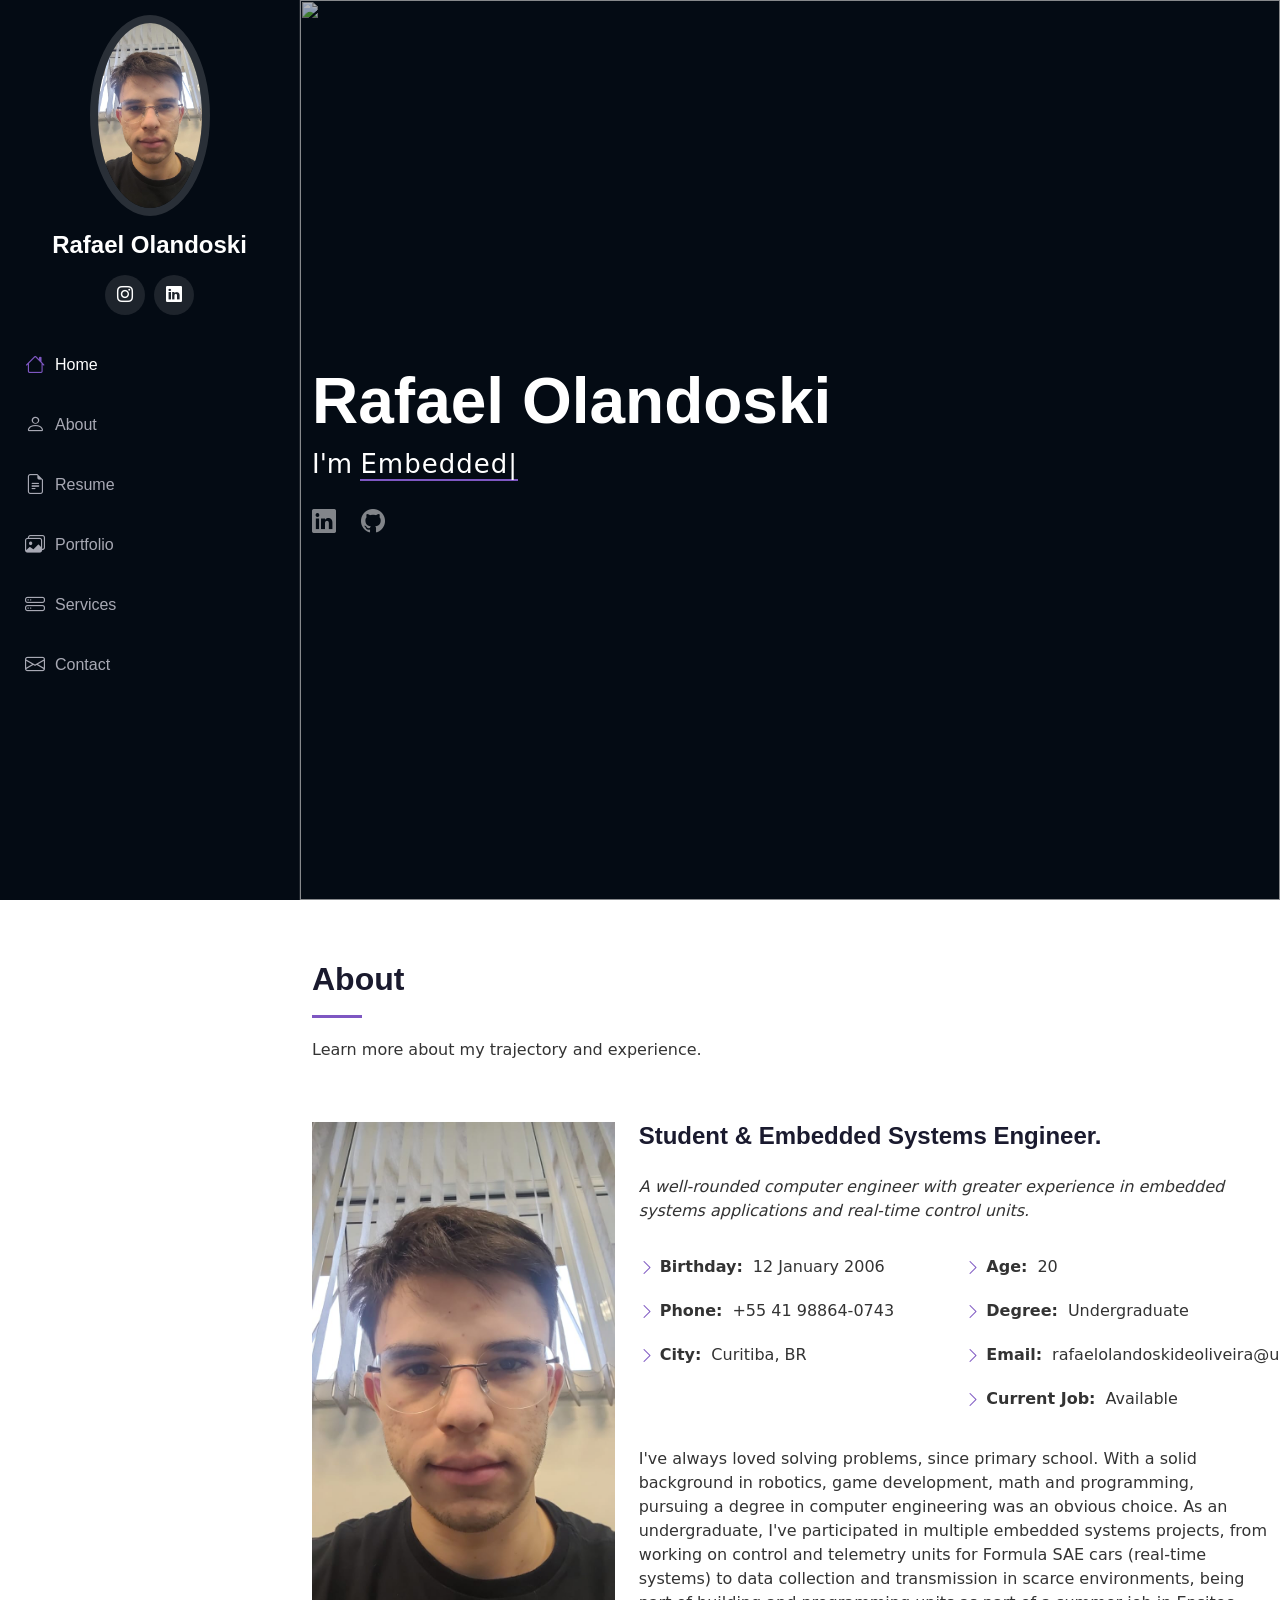
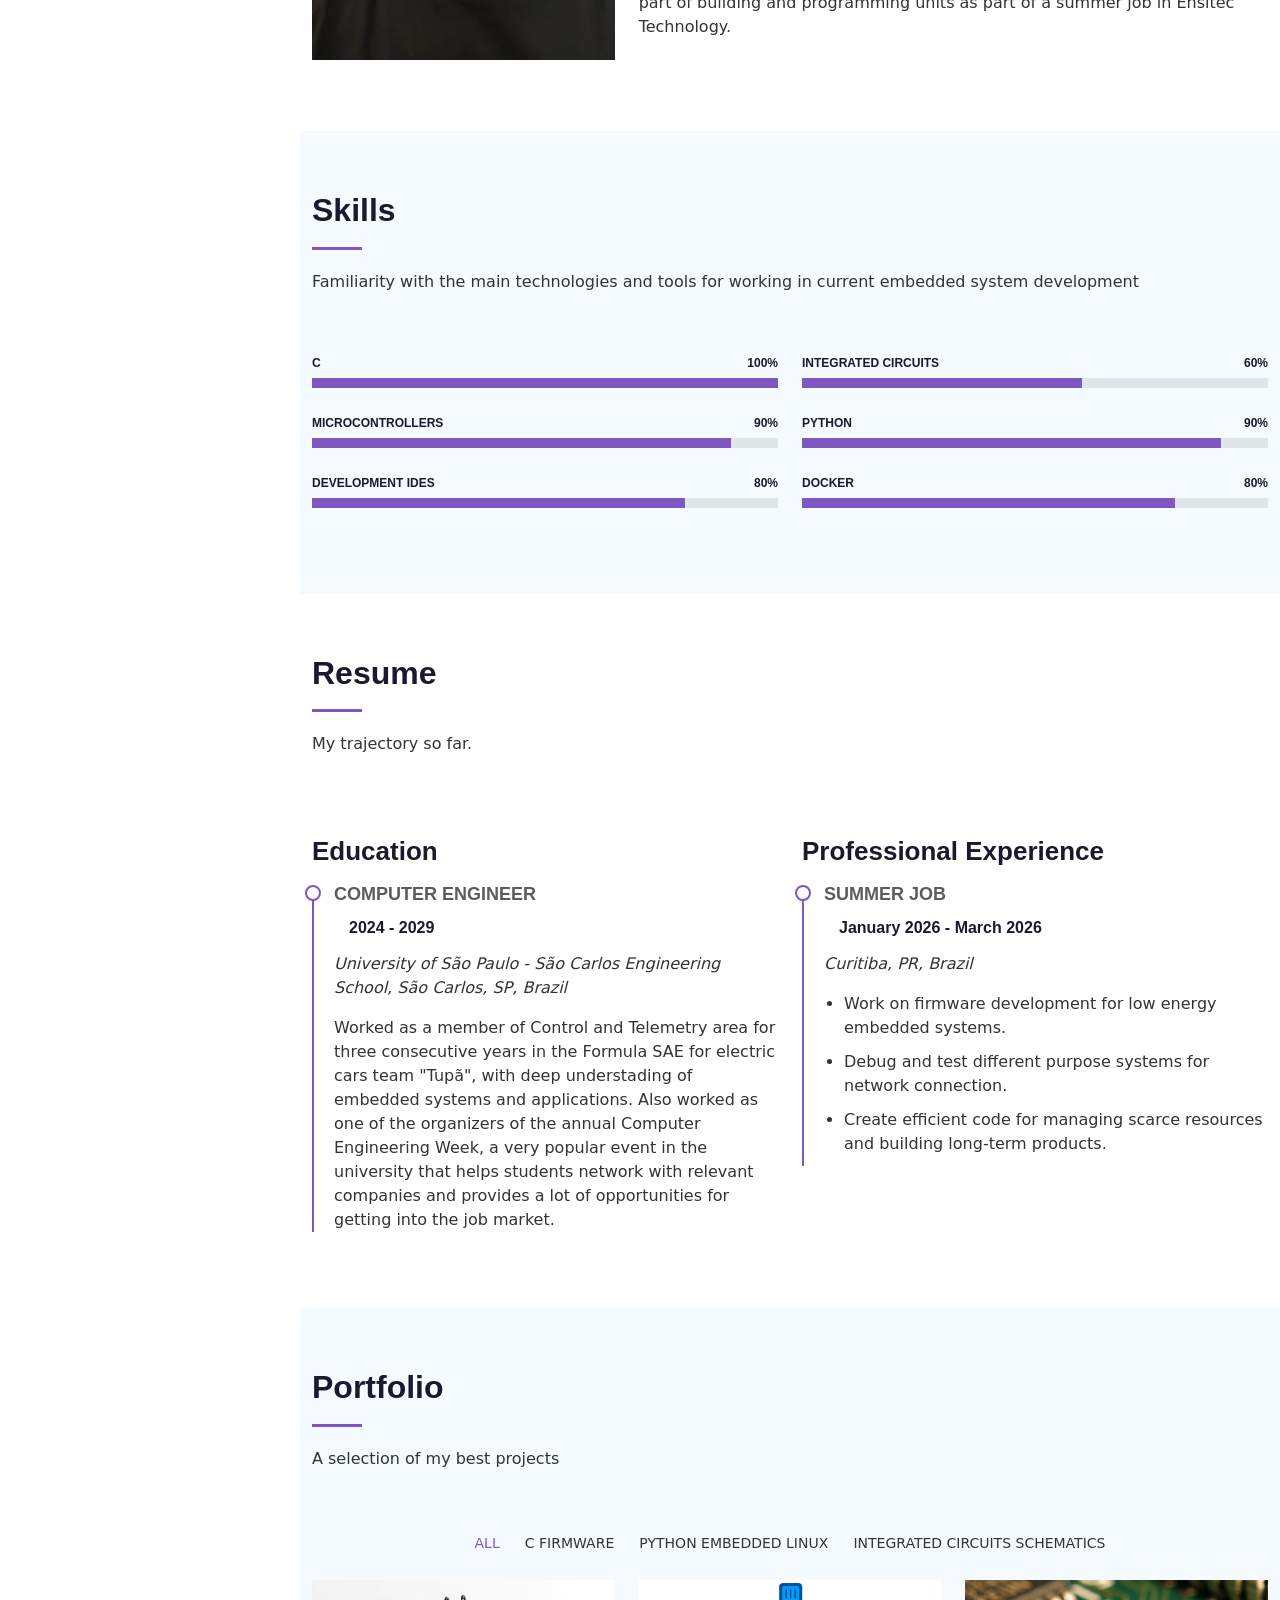
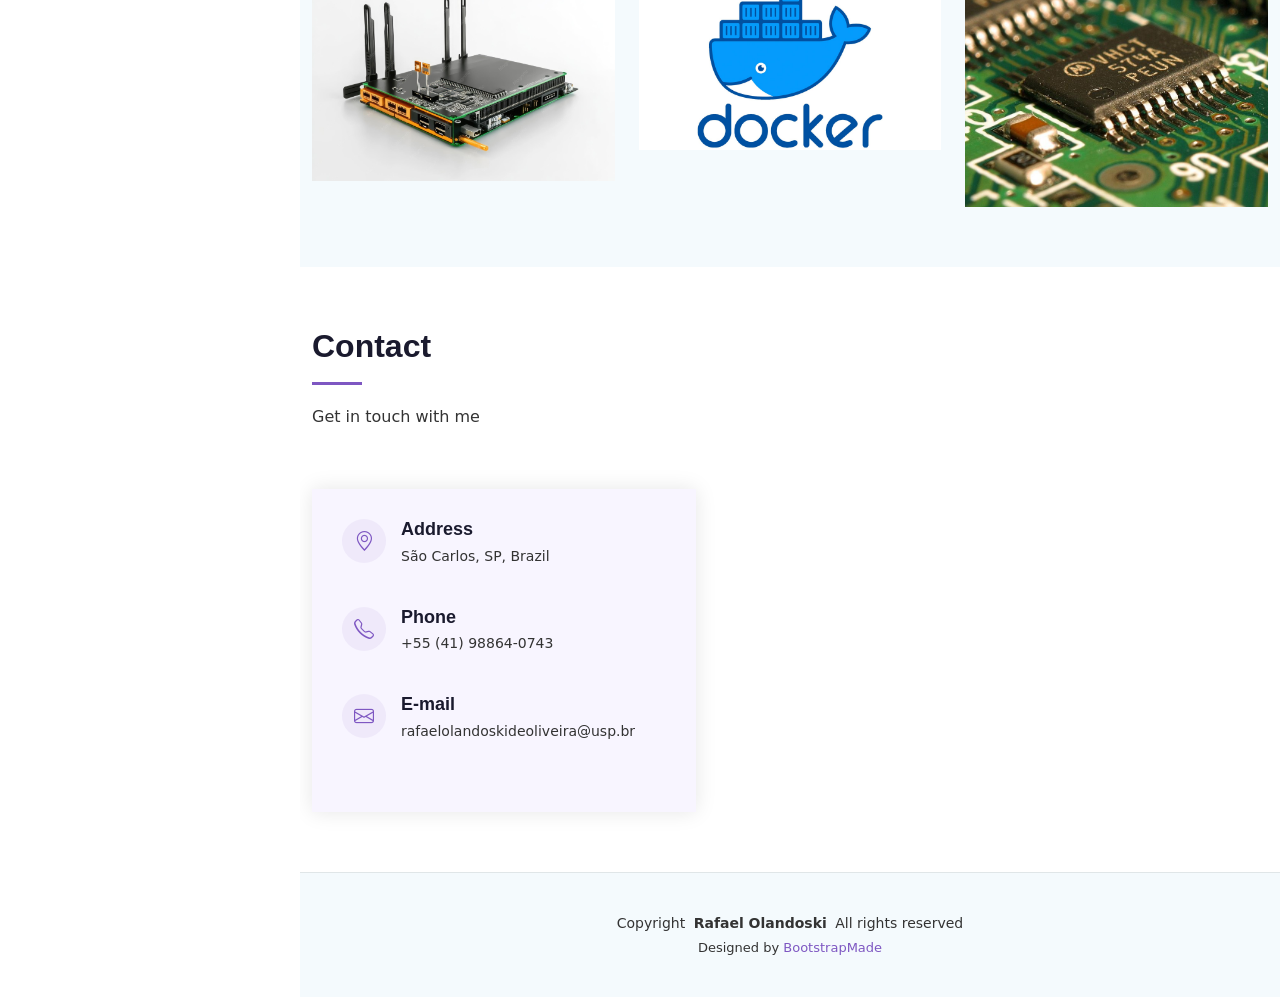
==== commit a0378d95: "Mudança na imagem implementada jpeg" ====
--- a/index.html
+++ b/index.html
@@ -42,7 +42,7 @@
     <i class="header-toggle d-xl-none bi bi-list"></i>
 
     <div class="profile-img">
-      <img src="assets/img/my-profile-img.jpg" alt="" class="img-fluid rounded-circle">
+      <img src="assets/img/my-profile-img.jpeg" alt="" class="img-fluid rounded-circle">
     </div>
 
     <a href="index.html" class="logo d-flex align-items-center justify-content-center">
@@ -108,7 +108,7 @@
 
         <div class="row gy-4 justify-content-center">
           <div class="col-lg-4">
-            <img src="assets/img/my-profile-img.jpg" class="img-fluid" alt="">
+            <img src="assets/img/my-profile-img.jpeg" class="img-fluid" alt="">
           </div>
           <div class="col-lg-8 content">
             <h2>Student &amp; Embedded Systems Engineer.</h2>
--- a/assets/css/main.css
+++ b/assets/css/main.css
@@ -20,10 +20,10 @@
 /* Global Colors - The following color variables are used throughout the website. Updating them here will change the color scheme of the entire website */
 :root { 
   --background-color: #ffffff; /* Background color for the entire website, including individual sections */
-  --default-color: #272829; /* Default color used for the majority of the text content across the entire website */
-  --heading-color: #050d18; /* Color for headings, subheadings and title throughout the website */
-  --accent-color: #149ddd; /* Accent color that represents your brand on the website. It's used for buttons, links, and other elements that need to stand out */
-  --surface-color: #ffffff; /* The surface color is used as a background of boxed elements within sections, such as cards, icon boxes, or other elements that require a visual separation from the global background. */
+  --default-color: #333333; /* Default color used for the majority of the text content across the entire website */
+  --heading-color: #1a1a2e; /* Color for headings, subheadings and title throughout the website */
+  --accent-color: #7e57c2; /* Accent color that represents your brand on the website. It's used for buttons, links, and other elements that need to stand out */
+  --surface-color: #f8f5ff; /* The surface color is used as a background of boxed elements within sections, such as cards, icon boxes, or other elements that require a visual separation from the global background. */
   --contrast-color: #ffffff; /* Contrast color for text, ensuring readability against backgrounds of accent, heading, or default colors. */
 }
 
